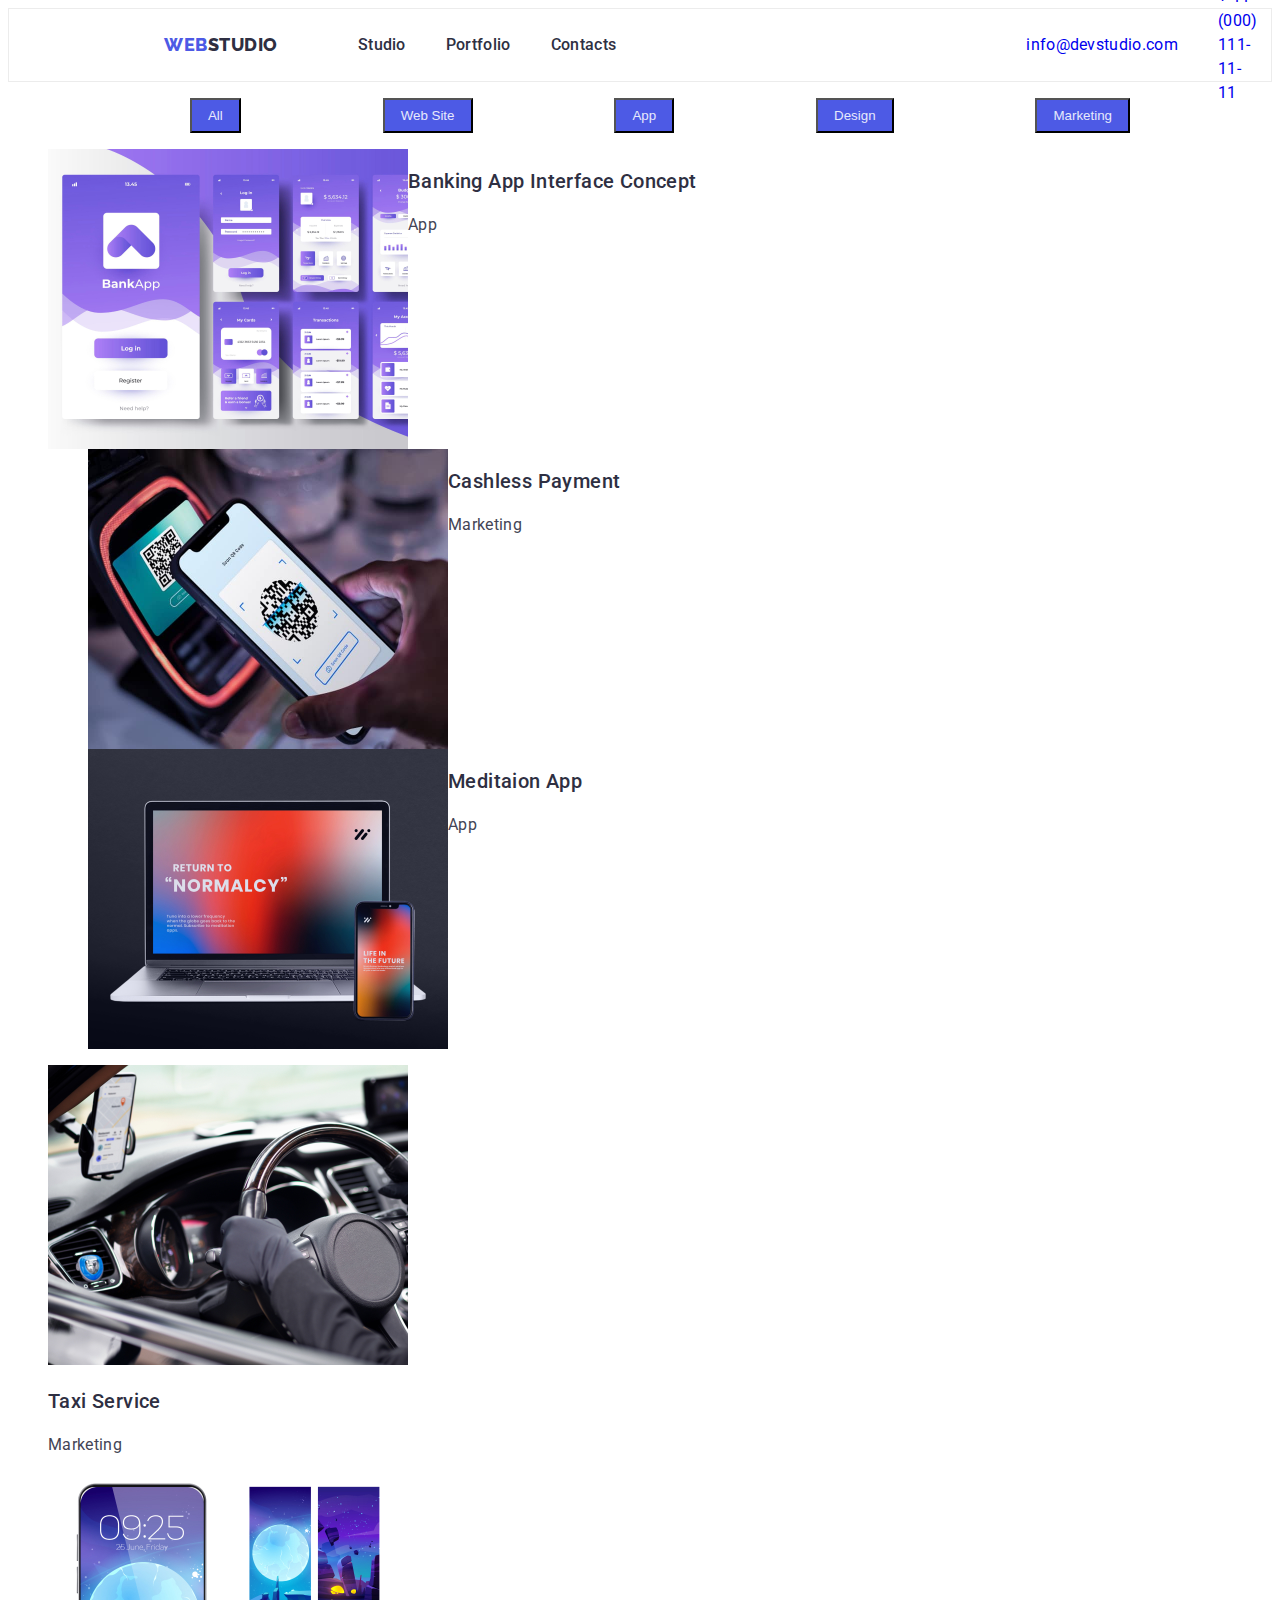
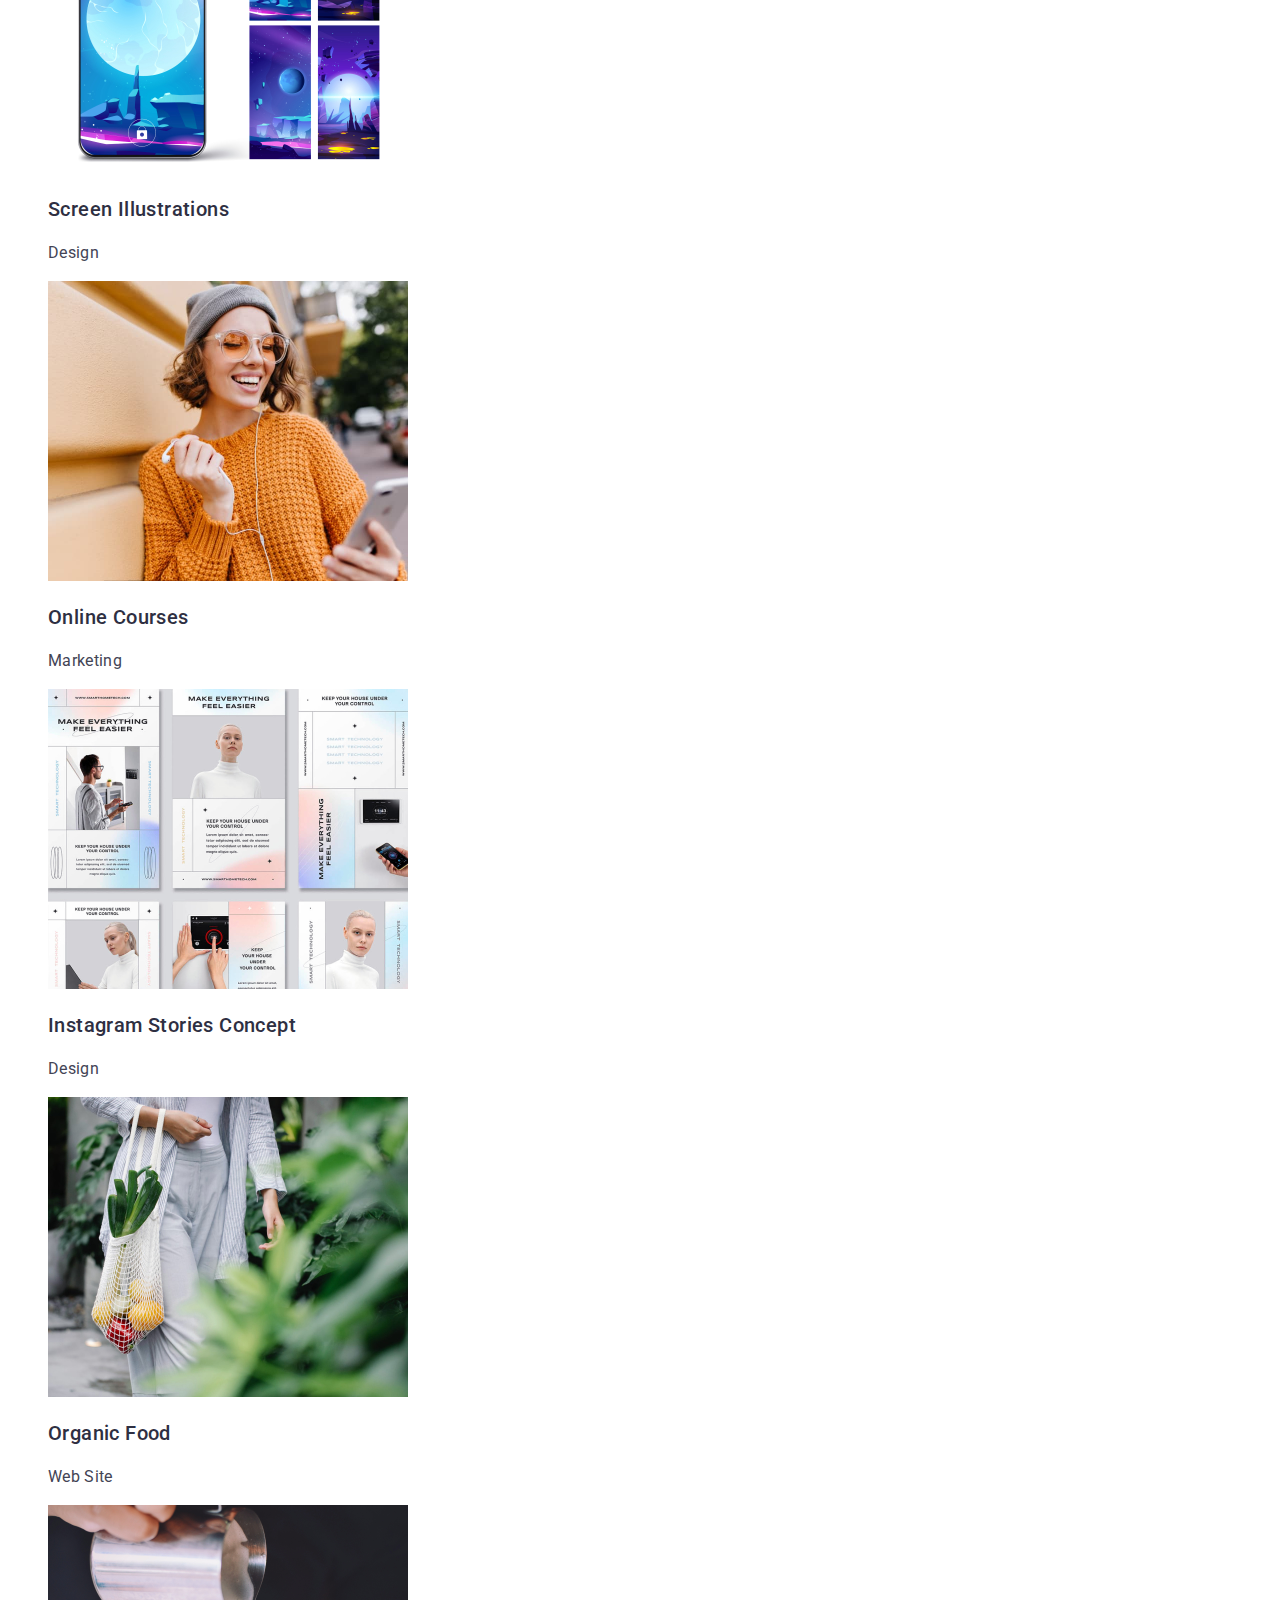
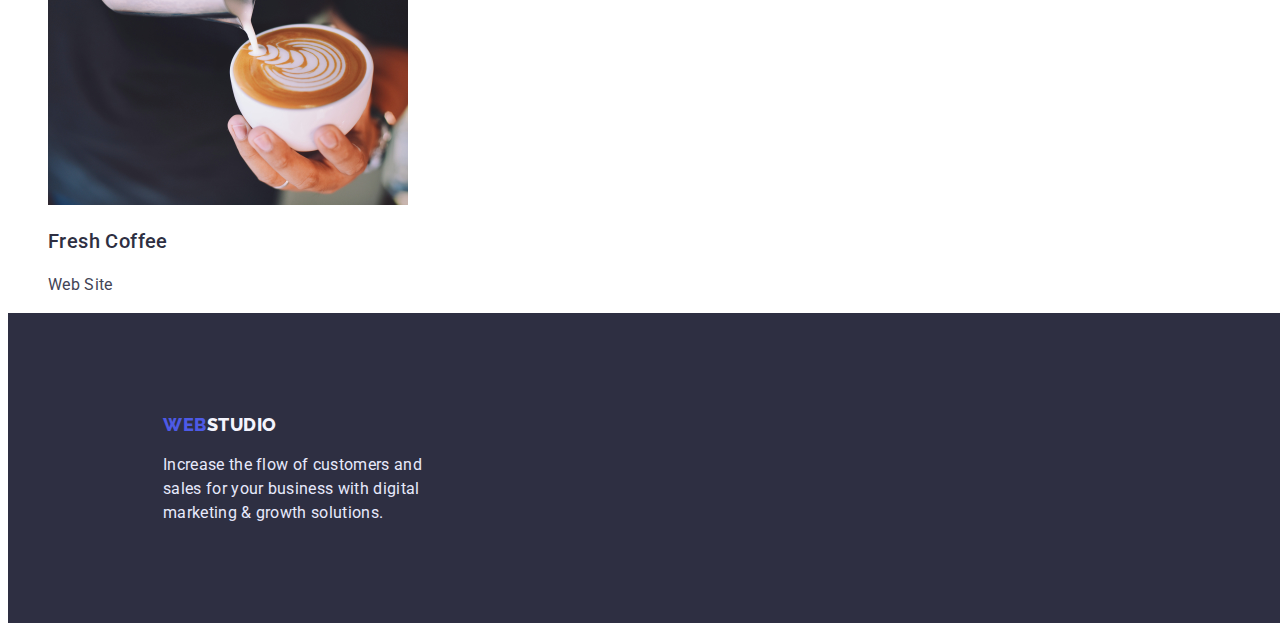
==== portfolio.html @ b9521d60 "Update portfolio.html" ====
<!DOCTYPE html>
<html lang="en">
<head>
    <meta charset="UTF-8">
    <meta http-equiv="X-UA-Compatible" content="IE=edge">
    <meta name="viewport" content="width=device-width, initial-scale=1.0">
    <link rel="stylesheet" href="./css/styles.css">
<link rel="preconnect" href="https://fonts.googleapis.com">
<link rel="preconnect" href="https://fonts.gstatic.com" crossorigin>
<link href="https://fonts.googleapis.com/css2?family=Raleway:wght@800&family=Roboto:wght@400;500;700&display=swap"
    rel="stylesheet">
    <title>Portfolio</title>
</head>
<body>
    <header class="header">
        <div class="container">
            <nav class="nav_style" style="list-style:none;">
                <a class="webstudio" href="index.html"><span class="web">WEB</span>STUDIO</a>
        </div>
        <ul class="nav_link">
            <li class="list"><a class="nav" href="index.html">Studio</a></li>
            <li class="list"><a class="nav" href="portfolio.html">Portfolio</a></li>
            <li class="list"><a class="nav" href="">Contacts</a></li>
        </ul>
        </nav>
        <ul class="cont">
            <li class="listcont"><a href="mailto:info@devstudio.com">info@devstudio.com</a></li>
            <li class="listcont"><a href="tel:+110001111111">+ 11 (000) 111-11-11</a></li>
        </ul>
        </div>
    </header>
    <main>
        <section>
            <h2 hidden>navigation</h2>
            <ul class="nav_buttons" style="list-style: none;">
                <li><button class="nav_port" type="button">All</button></li>
                <li><button class="nav_port" type="button">Web Site</button></li>
                <li><button class="nav_port" type="button">App</button></li>
                <li><button class="nav_port" type="button">Design</button></li>
                <li><button class="nav_port" type="button">Marketing</button></li>
            </ul>
        </section>
        <section>
    <ul>
    <li class="listport"><img src="images/image(7).jpg" alt="" width="360" height="300">
        <div>
            <h3 class="name_proj">Banking App Interface Concept</h3>
            <p class="type_proj">App</p>
        </div>
    </li>
    <li class="list"><img src="images/image(8).jpg" alt="" width="360" height="300">
        <div>
            <h3 class="name_proj">Cashless Payment</h3>
            <p class="type_proj">Marketing</p>
        </div>
    </li>
    <li class="list"><img src="images/image(9).jpg" alt="" width="360" height="300">
        <div>
            <h3 class="name_proj">Meditaion App</h3>
            <p class="type_proj">App</p>
        </div>
            </li>
    </ul>
        </section>
            <section>
                <ul style="list-style: none;">
                    <li><img src="images/image(10).jpg" alt="" width="360" height="300">
                        <div>
                            <h3 class="name_proj">Taxi Service</h3>
                            <p class="type_proj">Marketing</p>
                        </div>
                    </li>
                    <li><img src="images/image(11).jpg" alt="" width="360" height="300">
                        <div>
                            <h3 class="name_proj">Screen Illustrations</h3>
                            <p class="type_proj">Design</p>
                        </div>
                    </li>
                    <li><img src="images/image(12).jpg" alt="" width="360" height="300">
                        <div>
                            <h3 class="name_proj">Online Courses</h3>
                            <p class="type_proj">Marketing</p>
                        </div>
                    </li>
                 </ul>
            </section>
             <section>
                 <ul style="list-style: none;">
                    <li><img src="images/image(13).jpg" alt="" width="360" height="300">
                        <div>
                            <h3 class="name_proj">Instagram Stories Concept</h3>
                            <p class="type_proj">Design</p>
                        </div>
                     </li>
                     <li><img src="images/image(14).jpg" alt="" width="360" height="300">
                        <div>
                            <h3 class="name_proj">Organic Food</h3>
                            <p class="type_proj">Web Site</p>
                        </div>
                    </li>
                    <li><img src="images/image(15).jpg" alt="" width="360" height="300">
                        <div>
                            <h3 class="name_proj">Fresh Coffee</h3>
                            <p class="type_proj">Web Site</p>
                        </div>
                    </li>
                    </ul>
            </section>
        </main>
        <footer class="footer_color">
            <ul class="footer_ul" style="list-style:none;">
                <li>
                    <a class="webstudio_footer" href="index.html"><span class="web">WEB</span>STUDIO</a>
                </li>
                <li>
                    <p class="footer_text">Increase the flow of customers and sales for your business with digital marketing &
                        growth solutions.</p>
                </li>
            </ul>
        </footer>
    </body>   
    </html>
---- css/styles.css ----
.body {
    font-family: 'Roboto', sans-serif;
    width: 1158px;
}

a {
    text-decoration: none;
}

.container {
    display: flex;
    margin: 0 auto;
}

.header {
    display: flex;
    height: 72px;
    border: 1px solid #ececec;
}

.webstudio {
    display: flex;
    font-family: 'Raleway';
    font-style: normal;
    font-weight: 800;
    font-size: 18px;
    line-height: 1.33;

    letter-spacing: 0.03em;

    color: #2E2F42;

    padding-top: 24px;
    padding-left: 155px;

}

.webstudio_footer {
    font-family: 'Raleway';
    font-style: normal;
    font-weight: 800;
    font-size: 18px;
    line-height: 1.33;

    letter-spacing: 0.03em;

    color: #F4F4FD;
    display: flex;
    margin: 0 auto;
    padding-top: 100px;
    padding-left: 155px;
}

.footer_ul {
    padding: 0;
}

.web {
    font-family: 'Raleway';
    font-style: normal;
    font-weight: 800;
    font-size: 18px;
    line-height: 1.33;

    letter-spacing: 0.03em;

    color: #4D5AE5;

}

.nav_link {
    display: flex;
    margin: 0 auto;
align-items: center;
padding-right: 330px

}

.nav {
    display: flex;
    font-family: 'Roboto';
    font-style: normal;
    font-weight: 500;
    font-size: 16px;
    line-height: 1.5;

    letter-spacing: 0.02em;

    color: #2E2F42;
    text-decoration: none;
    margin: 0 auto;


}

.nav_port {
    box-sizing: border-box;
    padding: 8px 16px;
    background: #4D5AE5;

    color: #E7E9FC;
    cursor: pointer;

}

.nav:hover {
    color: #4D5AE5;
}

.nav_port:hover {
    background-color: #404BBF;
    color: #F4F4FD;
}

.cont {
    display: flex;
    font-family: 'Roboto';
    font-style: normal;
    line-height: 1.5;
    font-size: 16px;
    letter-spacing: 0.02em;

    color: #434455;
    align-items: center;
    padding-right: 133px;



}

.service_order {
    background-color: #2E2F42;
    padding: 140px;


}

.solut {
    font-family: 'Roboto';
    font-style: normal;
    font-weight: 500;
    font-size: 56px;
    line-height: 1.0;

    letter-spacing: 0.02em;

    color: #FFFFFF;
    text-align: center;
    padding: 120px;
    margin: 0 auto;
    padding-bottom: 48px;
    width: 492px;
    height: 120px;
}

.button_order {
    padding-top: 16px;
    padding-right: 16px;
    padding-bottom: 16px;
    padding-left: 16px;
    border-radius: 4px;
    text-align: center;
    letter-spacing: 0.04em;
    background: #4D5AE5;
    color: #F4F4FD;
    cursor: pointer;
    display: block;
    width: 170px;
    height: 51px;
    margin: 0 auto;

}

.button_order:hover {
    background-color: #404BBF;
    color: #F4F4FD;
}

.char_header {
    display: flex;
    font-family: 'Roboto';
    font-style: normal;
    font-size: 20px;
    font-weight: 500;
    line-height: 1.2;

    letter-spacing: 0.02em;

    color: #2E2F42;
    text-decoration: none;
    margin: 0 auto;
}

.char {
    display: flex;
    font-family: 'Roboto';
    font-style: normal;
    font-size: 16px;
    line-height: 1.5;

    letter-spacing: 0.02em;

    color: #434455;
    margin: 0 auto;
}


.wawd {
    font-family: 'Roboto';
    font-style: normal;
    font-weight: 500;
    font-size: 36px;
    line-height: 1.1;

    letter-spacing: 0.02em;

    color: #2E2F42;
    text-align: center;
    margin: 0 auto;
}

.wad_section {
    display: flex;
    align-items: center;
    padding: 120px 155px 120px 155px;


}

.wawd_img {
    display: flex;
    margin: 0 auto;
    padding: 0;
    padding-bottom: 120px;
    padding-top: 72px;
    align-items: center;
    justify-content: space-evenly;
}


.ot_section {
    background-color: #F4F4FD;

}

.ot {
    font-family: 'Roboto';
    font-style: normal;
    font-size: 36px;
    font-weight: 500;
    line-height: 1.1;

    letter-spacing: 0.02em;

    color: #2E2F42;
    margin: 0 auto;
    display: flex;

    justify-content: center;
    padding-top: 120px;
    padding-bottom: 72px;
}

.teamates {
    padding: 0;
    display: flex;
    justify-content: space-evenly;
    padding-bottom: 120px;
    height: 436px;
}

.teamates_box {
    background-color: #FFFFFF;
}

.teamate_name {
    font-family: 'Roboto';
    font-style: normal;
    font-size: 20px;
    font-weight: 500;
    line-height: 1.2;

    letter-spacing: 0.02em;

    color: #2E2F42;
    display: flex;
    justify-content: center;
}

.teamate_prof {
    font-family: 'Roboto';
    font-style: normal;
    font-size: 16px;
    font-weight: 800;
    line-height: 1.5;
    letter-spacing: 0.02em;

    color: #434455;

    display: flex;
    justify-content: center;

}

.footer_text {
    font-family: 'Roboto';
    font-style: normal;
    font-size: 16px;
    line-height: 1.5;

    letter-spacing: 0.02em;

    color: #E7E9FC;
    display: flex;
    margin-left: 0;
    width: 265px;
    padding-left: 155px;
}

.nav_buttons {
    display: flex;
    justify-content: space-evenly;

}

.nav_port_text {
    font-family: 'Roboto';
    font-style: normal;
    font-size: 16px;
    font-weight: 500;
    line-height: 1.5;

    letter-spacing: 0.04em;

    color: #4D5AE5;

}

.name_proj {
    font-family: 'Roboto';
    font-style: normal;
    font-size: 20px;
    font-weight: 500;
    line-height: 1.2;

    letter-spacing: 0.02em;

    color: #2E2F42;

}

.type_proj {
    font-family: 'Roboto';
    font-style: normal;
    font-size: 16px;
    line-height: 1.5;

    letter-spacing: 0.02em;

    color: #434455;
}

.customers {
    font-family: 'Roboto';
    font-style: normal;
}

.footer_color {
    background-color: #2E2F42;
    width: 1440px;
    height: 310px;
}

.list {
    display: flex;
    list-style: none;

    margin-left: 40px;
}

.listcont {
    display: flex;
    list-style: none;
    margin-left: 40px;
}

.listport {
    display: flex;
    list-style: none;
}

.listchar {
    display: table;
    list-style: none;
    padding-right: 24px;
    width: 264px;
    height: 72px;
    padding-top: 120px;
    padding-bottom: 120px;

}

.char_ul {
    display: flex;
    margin: 0 auto;
    flex-direction: row;
    padding-left: 155px;
}

.socialnetwork {
    display: flex;
    flex-direction: row;
    justify-content: space-evenly;
    width: 25px;

}
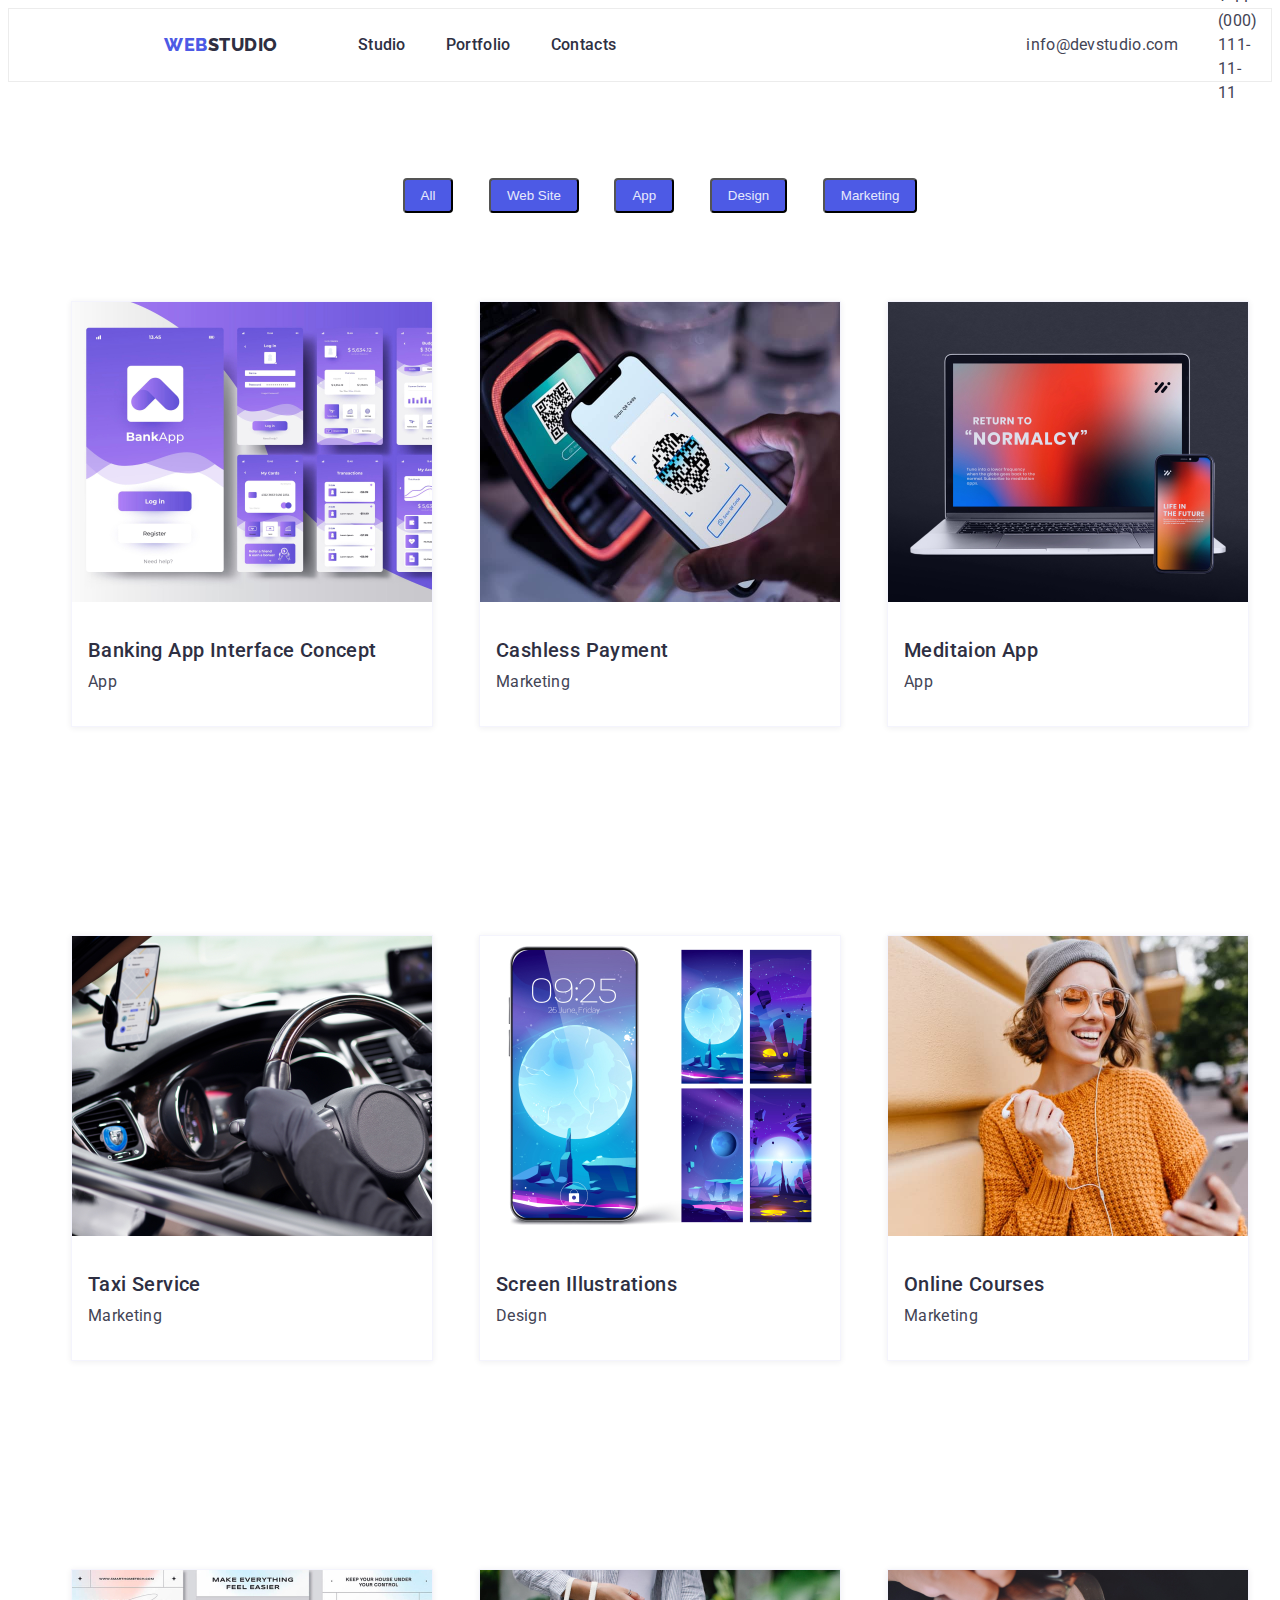
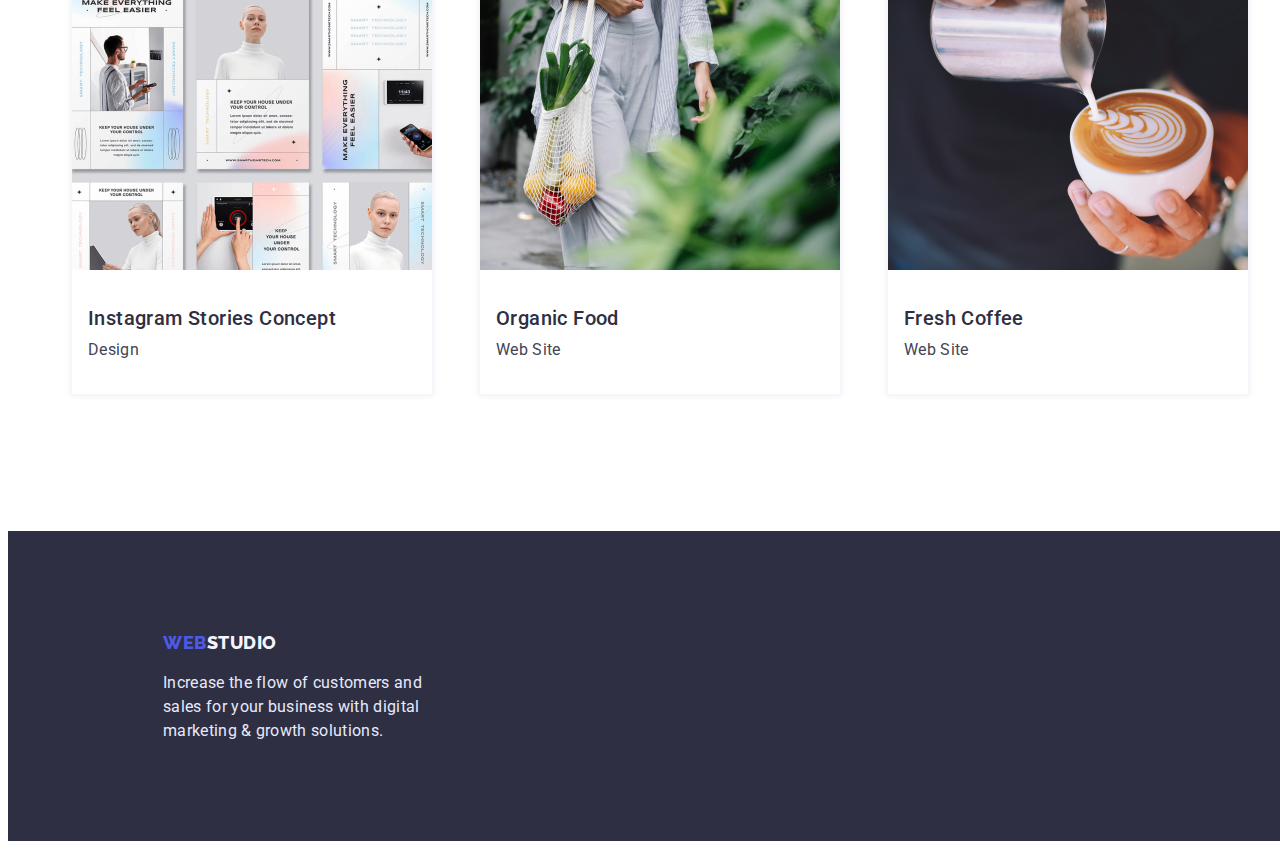
==== commit b576b19e: "Update portfolio.html" ====
--- a/portfolio.html
+++ b/portfolio.html
@@ -23,9 +23,9 @@
             <li class="list"><a class="nav" href="">Contacts</a></li>
         </ul>
         </nav>
-        <ul class="cont">
-            <li class="listcont"><a href="mailto:info@devstudio.com">info@devstudio.com</a></li>
-            <li class="listcont"><a href="tel:+110001111111">+ 11 (000) 111-11-11</a></li>
+        <ul class="cont_ul">
+            <li class="listcont"><a class="cont" href="mailto:info@devstudio.com">info@devstudio.com</a></li>
+            <li class="listcont"><a class="cont" href="tel:+110001111111">+ 11 (000) 111-11-11</a></li>
         </ul>
         </div>
     </header>
@@ -41,71 +41,67 @@
             </ul>
         </section>
         <section>
-    <ul>
-    <li class="listport"><img src="images/image(7).jpg" alt="" width="360" height="300">
+    <ul class="proj_ul" style="list-style:none ;">
+    <li class="listproj"><img src="images/image(7).jpg" alt="" width="360" height="300">
         <div>
             <h3 class="name_proj">Banking App Interface Concept</h3>
             <p class="type_proj">App</p>
         </div>
     </li>
-    <li class="list"><img src="images/image(8).jpg" alt="" width="360" height="300">
+    <li class="listproj"><img src="images/image(8).jpg" alt="" width="360" height="300">
         <div>
             <h3 class="name_proj">Cashless Payment</h3>
             <p class="type_proj">Marketing</p>
         </div>
     </li>
-    <li class="list"><img src="images/image(9).jpg" alt="" width="360" height="300">
+    <li class="listproj"><img src="images/image(9).jpg" alt="" width="360" height="300">
         <div>
             <h3 class="name_proj">Meditaion App</h3>
             <p class="type_proj">App</p>
         </div>
             </li>
-    </ul>
-        </section>
-            <section>
-                <ul style="list-style: none;">
-                    <li><img src="images/image(10).jpg" alt="" width="360" height="300">
-                        <div>
-                            <h3 class="name_proj">Taxi Service</h3>
-                            <p class="type_proj">Marketing</p>
-                        </div>
-                    </li>
-                    <li><img src="images/image(11).jpg" alt="" width="360" height="300">
-                        <div>
-                            <h3 class="name_proj">Screen Illustrations</h3>
-                            <p class="type_proj">Design</p>
-                        </div>
-                    </li>
-                    <li><img src="images/image(12).jpg" alt="" width="360" height="300">
-                        <div>
-                            <h3 class="name_proj">Online Courses</h3>
-                            <p class="type_proj">Marketing</p>
-                        </div>
-                    </li>
-                 </ul>
-            </section>
-             <section>
-                 <ul style="list-style: none;">
-                    <li><img src="images/image(13).jpg" alt="" width="360" height="300">
-                        <div>
-                            <h3 class="name_proj">Instagram Stories Concept</h3>
-                            <p class="type_proj">Design</p>
-                        </div>
-                     </li>
-                     <li><img src="images/image(14).jpg" alt="" width="360" height="300">
-                        <div>
-                            <h3 class="name_proj">Organic Food</h3>
-                            <p class="type_proj">Web Site</p>
-                        </div>
-                    </li>
-                    <li><img src="images/image(15).jpg" alt="" width="360" height="300">
-                        <div>
-                            <h3 class="name_proj">Fresh Coffee</h3>
-                            <p class="type_proj">Web Site</p>
-                        </div>
-                    </li>
-                    </ul>
-            </section>
+            </ul>
+            <ul class="proj_ul" style="list-style:none ;">
+            <li class="listproj"><img src="images/image(10).jpg" alt="" width="360" height="300">
+                <div>
+                    <h3 class="name_proj">Taxi Service</h3>
+                    <p class="type_proj">Marketing</p>
+                </div>
+            </li>
+            <li class="listproj"><img src="images/image(11).jpg" alt="" width="360" height="300">
+                <div>
+                    <h3 class="name_proj">Screen Illustrations</h3>
+                    <p class="type_proj">Design</p>
+                </div>
+            </li>
+            <li class="listproj"><img src="images/image(12).jpg" alt="" width="360" height="300">
+                <div>
+                    <h3 class="name_proj">Online Courses</h3>
+                    <p class="type_proj">Marketing</p>
+                </div>
+            </li>
+            </ul>
+            <ul class="proj_ul" style="list-style:none ;">
+            <li class="listproj"><img src="images/image(13).jpg" alt="" width="360" height="300">
+                <div>
+                    <h3 class="name_proj">Instagram Stories Concept</h3>
+                    <p class="type_proj">Design</p>
+                </div>
+                </li>
+                <li class="listproj"><img src="images/image(14).jpg" alt="" width="360" height="300">
+                <div>
+                    <h3 class="name_proj">Organic Food</h3>
+                    <p class="type_proj">Web Site</p>
+                </div>
+            </li>
+            <li class="listproj"><img src="images/image(15).jpg" alt="" width="360" height="300">
+                <div>
+                    <h3 class="name_proj">Fresh Coffee</h3>
+                    <p class="type_proj">Web Site</p>
+                </div>
+            </li>
+            </ul>
+    </section>
         </main>
         <footer class="footer_color">
             <ul class="footer_ul" style="list-style:none;">
--- a/css/styles.css
+++ b/css/styles.css
@@ -100,6 +100,8 @@
 
     color: #E7E9FC;
     cursor: pointer;
+    order: 1px solid #E7E9FC;
+    border-radius: 4px;
 
 }
 
@@ -121,11 +123,16 @@
     letter-spacing: 0.02em;
 
     color: #434455;
+}
+
+.cont_ul {
+    display: flex;
     align-items: center;
     padding-right: 133px;
-
-
-
+}
+
+.cont:hover {
+    color: #4D5AE5;
 }
 
 .service_order {
@@ -320,6 +327,9 @@
 .nav_buttons {
     display: flex;
     justify-content: space-evenly;
+    padding-top: 96px;
+    margin: 0 auto;
+    width: 586px;
 
 }
 
@@ -337,6 +347,8 @@
 }
 
 .name_proj {
+    display: flex;
+    margin: 0 auto;
     font-family: 'Roboto';
     font-style: normal;
     font-size: 20px;
@@ -347,9 +359,14 @@
 
     color: #2E2F42;
 
+    padding-top: 32px;
+    padding-left: 16px;
+    padding-bottom: 8px;
 }
 
 .type_proj {
+    display: flex;
+    margin: 0 auto;
     font-family: 'Roboto';
     font-style: normal;
     font-size: 16px;
@@ -358,6 +375,9 @@
     letter-spacing: 0.02em;
 
     color: #434455;
+
+    padding-left: 16px;
+    padding-bottom: 32px;
 }
 
 .customers {
@@ -413,4 +433,21 @@
     justify-content: space-evenly;
     width: 25px;
 
-}+}
+
+.listproj {
+    display: table;
+    list-style: none;
+    border: 0.5px solid #F4F4FD;
+    box-shadow: 0px 1px 6px rgba(46, 47, 66, 0.08);
+}
+
+.proj_ul {
+    display: flex;
+    justify-content: space-around;
+    flex-direction: row;
+    padding-bottom: 120px;
+    padding-top: 72px;
+    
+}
+
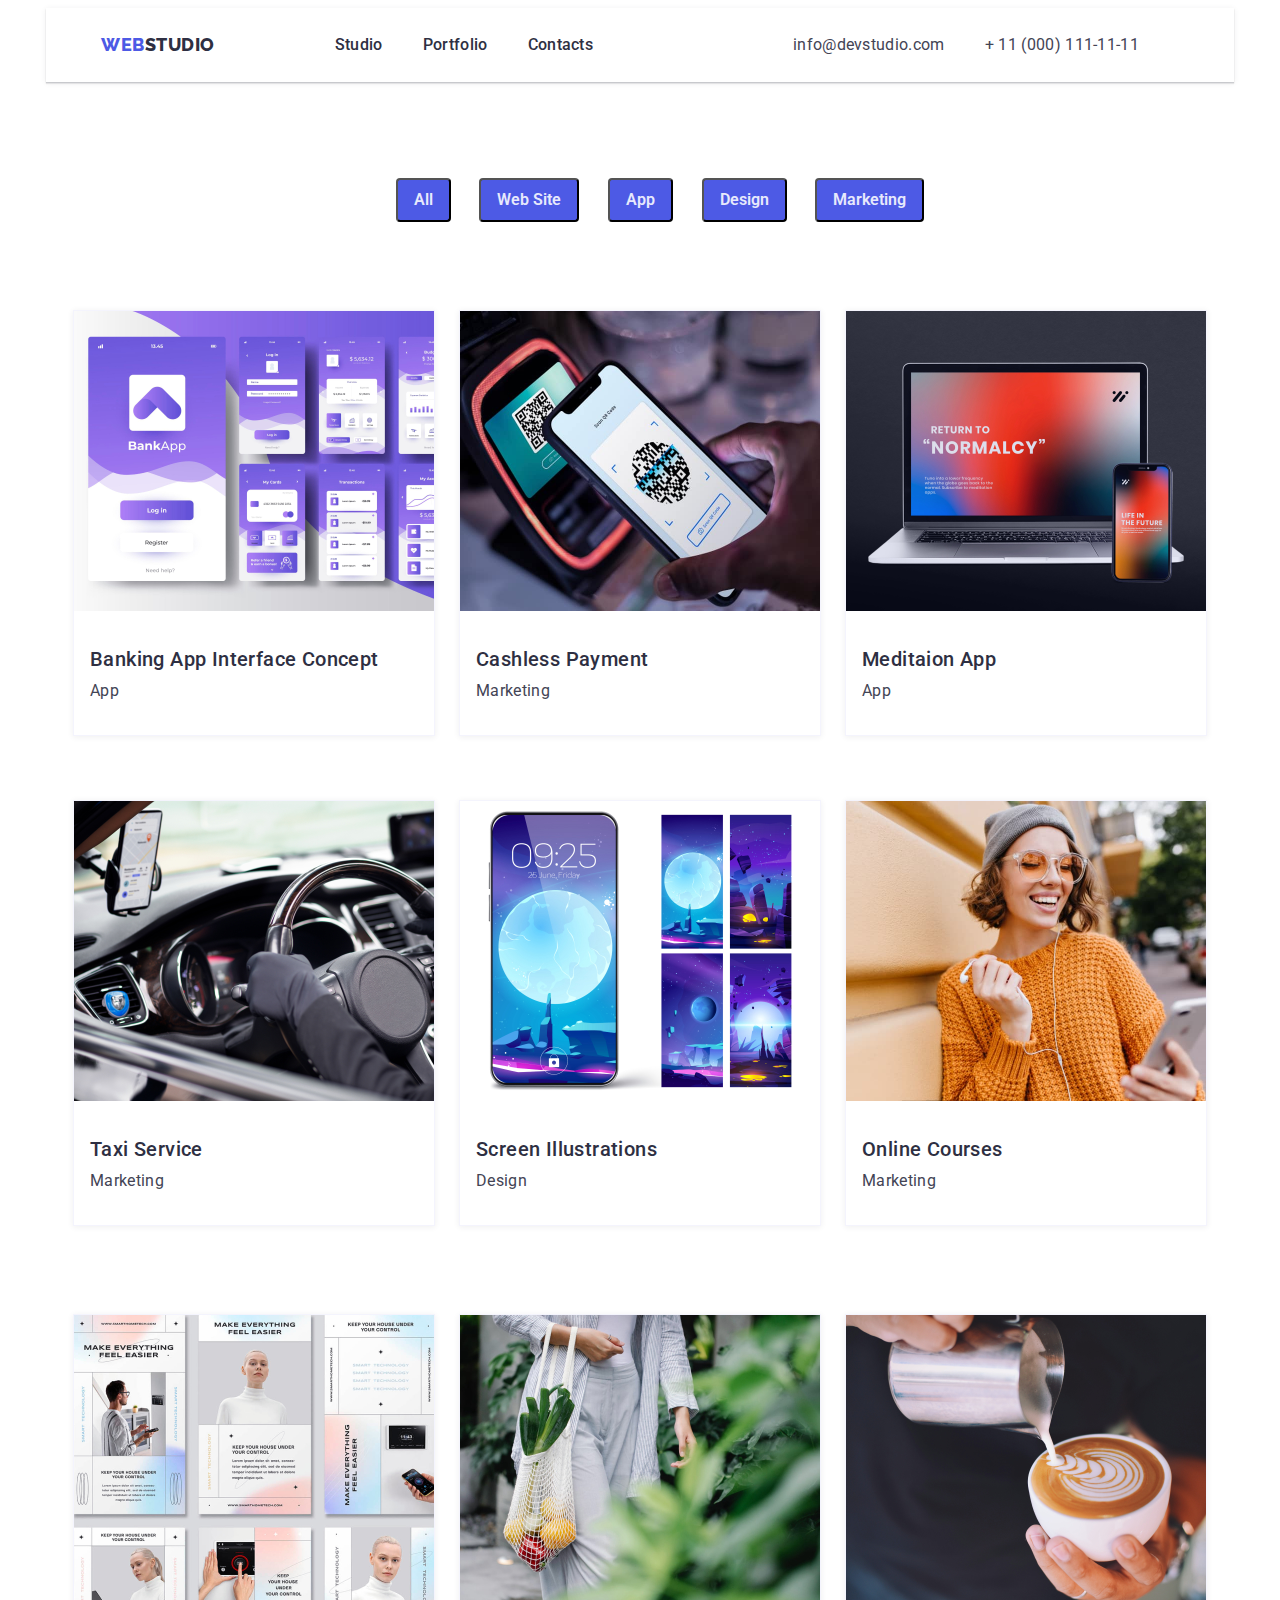
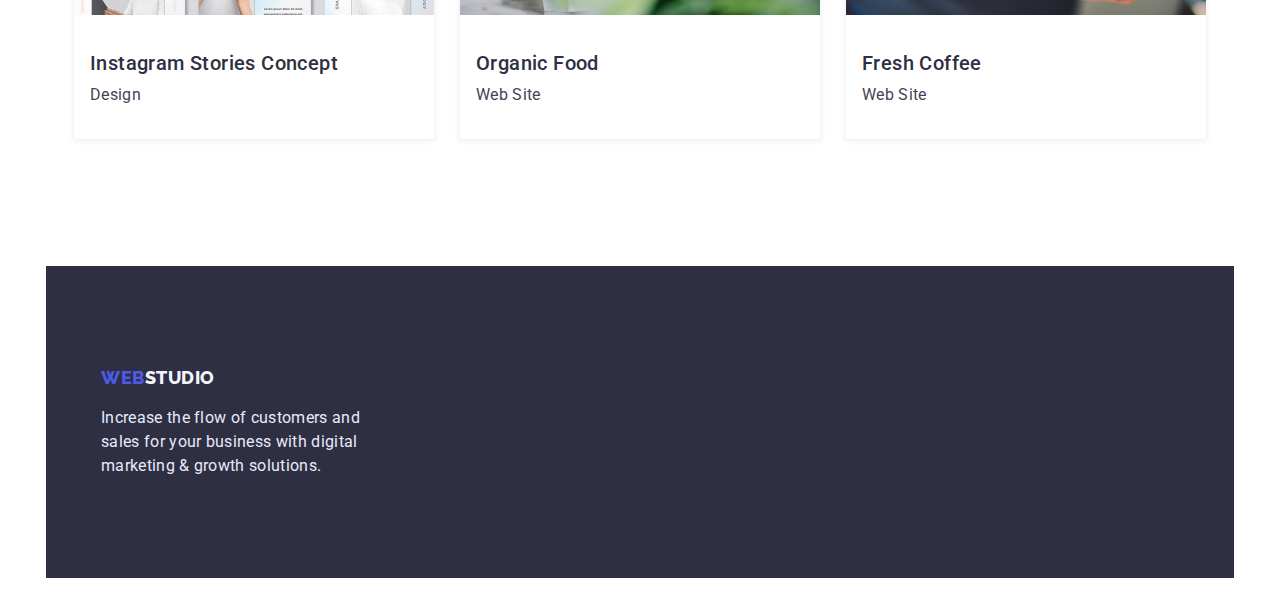
==== commit 769b632a: "Update portfolio.html" ====
--- a/portfolio.html
+++ b/portfolio.html
@@ -12,8 +12,8 @@
     <title>Portfolio</title>
 </head>
 <body>
-    <header class="header">
-        <div class="container">
+    <header class="container" class="header">
+        <div>
             <nav class="nav_style" style="list-style:none;">
                 <a class="webstudio" href="index.html"><span class="web">WEB</span>STUDIO</a>
         </div>
@@ -27,10 +27,9 @@
             <li class="listcont"><a class="cont" href="mailto:info@devstudio.com">info@devstudio.com</a></li>
             <li class="listcont"><a class="cont" href="tel:+110001111111">+ 11 (000) 111-11-11</a></li>
         </ul>
-        </div>
     </header>
     <main>
-        <section>
+        <section class="container">
             <h2 hidden>navigation</h2>
             <ul class="nav_buttons" style="list-style: none;">
                 <li><button class="nav_port" type="button">All</button></li>
@@ -40,7 +39,7 @@
                 <li><button class="nav_port" type="button">Marketing</button></li>
             </ul>
         </section>
-        <section>
+        <section class="container">
     <ul class="proj_ul" style="list-style:none ;">
     <li class="listproj"><img src="images/image(7).jpg" alt="" width="360" height="300">
         <div>
@@ -81,7 +80,7 @@
                 </div>
             </li>
             </ul>
-            <ul class="proj_ul" style="list-style:none ;">
+            <ul class="proj_ul_three" class="proj_ul" style="list-style:none ;">
             <li class="listproj"><img src="images/image(13).jpg" alt="" width="360" height="300">
                 <div>
                     <h3 class="name_proj">Instagram Stories Concept</h3>
@@ -103,7 +102,7 @@
             </ul>
     </section>
         </main>
-        <footer class="footer_color">
+        <footer class="container" class="footer_color">
             <ul class="footer_ul" style="list-style:none;">
                 <li>
                     <a class="webstudio_footer" href="index.html"><span class="web">WEB</span>STUDIO</a>
--- a/css/styles.css
+++ b/css/styles.css
@@ -8,13 +8,26 @@
 }
 
 .container {
-    display: flex;
-    margin: 0 auto;
-}
+    width: 1158px;
+    padding-left: 15px;
+    padding-right: 15px;
+    margin-left: auto;
+    margin-right: auto;
+    display: block;
+
+}
+
+header.container {
+    display: flex;
+    padding-top: 25px;
+    padding-bottom: 25px;
+    background: #FFFFFF;
+    box-shadow: 0px 2px 1px rgba(46, 47, 66, 0.08), 0px 1px 1px rgba(46, 47, 66, 0.16), 0px 1px 6px rgba(46, 47, 66, 0.08);
+}
+
 
 .header {
     display: flex;
-    height: 72px;
     border: 1px solid #ececec;
 }
 
@@ -30,8 +43,8 @@
 
     color: #2E2F42;
 
-    padding-top: 24px;
-    padding-left: 155px;
+    margin: 0 auto;
+    padding-left: 40px;
 
 }
 
@@ -47,12 +60,8 @@
     color: #F4F4FD;
     display: flex;
     margin: 0 auto;
+
     padding-top: 100px;
-    padding-left: 155px;
-}
-
-.footer_ul {
-    padding: 0;
 }
 
 .web {
@@ -71,8 +80,7 @@
 .nav_link {
     display: flex;
     margin: 0 auto;
-align-items: center;
-padding-right: 330px
+    padding: 0;
 
 }
 
@@ -89,11 +97,14 @@
     color: #2E2F42;
     text-decoration: none;
     margin: 0 auto;
-
-
 }
 
 .nav_port {
+    font-family: 'Roboto';
+    font-style: normal;
+    font-weight: 600;
+    font-size: 16px;
+    line-height: 1.5;
     box-sizing: border-box;
     padding: 8px 16px;
     background: #4D5AE5;
@@ -123,12 +134,14 @@
     letter-spacing: 0.02em;
 
     color: #434455;
+
 }
 
 .cont_ul {
     display: flex;
+    margin: 0 auto;
+    padding: 0;
     align-items: center;
-    padding-right: 133px;
 }
 
 .cont:hover {
@@ -137,9 +150,13 @@
 
 .service_order {
     background-color: #2E2F42;
-    padding: 140px;
-
-
+    padding: 192px;
+    width: 1158px;
+    padding-left: 15px;
+    padding-right: 15px;
+    margin-left: auto;
+    margin-right: auto;
+    display: block;
 }
 
 .solut {
@@ -160,11 +177,18 @@
     height: 120px;
 }
 
+
+
+
+footer.container {
+    background-color: #2E2F42;
+}
+
 .button_order {
     padding-top: 16px;
-    padding-right: 16px;
+    padding-right: 32px;
     padding-bottom: 16px;
-    padding-left: 16px;
+    padding-left: 32px;
     border-radius: 4px;
     text-align: center;
     letter-spacing: 0.04em;
@@ -172,8 +196,6 @@
     color: #F4F4FD;
     cursor: pointer;
     display: block;
-    width: 170px;
-    height: 51px;
     margin: 0 auto;
 
 }
@@ -196,6 +218,7 @@
     color: #2E2F42;
     text-decoration: none;
     margin: 0 auto;
+    padding-bottom: 8px;
 }
 
 .char {
@@ -209,6 +232,7 @@
 
     color: #434455;
     margin: 0 auto;
+    padding-bottom: 8px;
 }
 
 
@@ -224,6 +248,7 @@
     color: #2E2F42;
     text-align: center;
     margin: 0 auto;
+    padding-top: 120px;
 }
 
 .wad_section {
@@ -247,7 +272,12 @@
 
 .ot_section {
     background-color: #F4F4FD;
-
+    width: 1158px;
+    padding-left: 15px;
+    padding-right: 15px;
+    margin-left: auto;
+    margin-right: auto;
+    display: block;
 }
 
 .ot {
@@ -273,11 +303,17 @@
     display: flex;
     justify-content: space-evenly;
     padding-bottom: 120px;
-    height: 436px;
 }
 
 .teamates_box {
     background-color: #FFFFFF;
+    box-shadow: 0px 1px 6px rgba(46, 47, 66, 0.08), 0px 1px 1px rgba(46, 47, 66, 0.16), 0px 2px 1px rgba(46, 47, 66, 0.08);
+    border-radius: 0px 0px 4px 4px;
+}
+
+.teametes_div {
+    padding: 32px 16px 32px 16px;
+
 }
 
 .teamate_name {
@@ -291,6 +327,8 @@
 
     color: #2E2F42;
     display: flex;
+    margin: 0 auto;
+    padding-bottom: 8px;
     justify-content: center;
 }
 
@@ -298,13 +336,14 @@
     font-family: 'Roboto';
     font-style: normal;
     font-size: 16px;
-    font-weight: 800;
+    font-weight: 400;
     line-height: 1.5;
     letter-spacing: 0.02em;
 
     color: #434455;
 
     display: flex;
+    margin: 0 auto;
     justify-content: center;
 
 }
@@ -320,8 +359,8 @@
     color: #E7E9FC;
     display: flex;
     margin-left: 0;
-    width: 265px;
-    padding-left: 155px;
+    padding-right: 850px;
+    padding-bottom: 100px;
 }
 
 .nav_buttons {
@@ -330,6 +369,7 @@
     padding-top: 96px;
     margin: 0 auto;
     width: 586px;
+    padding-bottom: 24px;
 
 }
 
@@ -402,7 +442,9 @@
     display: flex;
     list-style: none;
     margin-left: 40px;
-}
+
+}
+
 
 .listport {
     display: flex;
@@ -412,19 +454,15 @@
 .listchar {
     display: table;
     list-style: none;
-    padding-right: 24px;
-    width: 264px;
-    height: 72px;
+}
+
+.char_ul {
+    display: flex;
+    margin: 0 auto;
+    padding-left: 0;
     padding-top: 120px;
-    padding-bottom: 120px;
-
-}
-
-.char_ul {
-    display: flex;
-    margin: 0 auto;
-    flex-direction: row;
-    padding-left: 155px;
+    align-items: center;
+
 }
 
 .socialnetwork {
@@ -446,8 +484,21 @@
     display: flex;
     justify-content: space-around;
     flex-direction: row;
-    padding-bottom: 120px;
+    padding-left: 0;
+    padding-top: 48px;
+}
+
+.proj_ul_three{
+    display: flex;
+    display: flex;
+    justify-content: space-around;
+    flex-direction: row;
+    padding-left: 0;
     padding-top: 72px;
-    
-}
-
+    padding-bottom: 110px;
+}
+
+.footer_ul {
+    background-color: #2E2F42;
+}
+
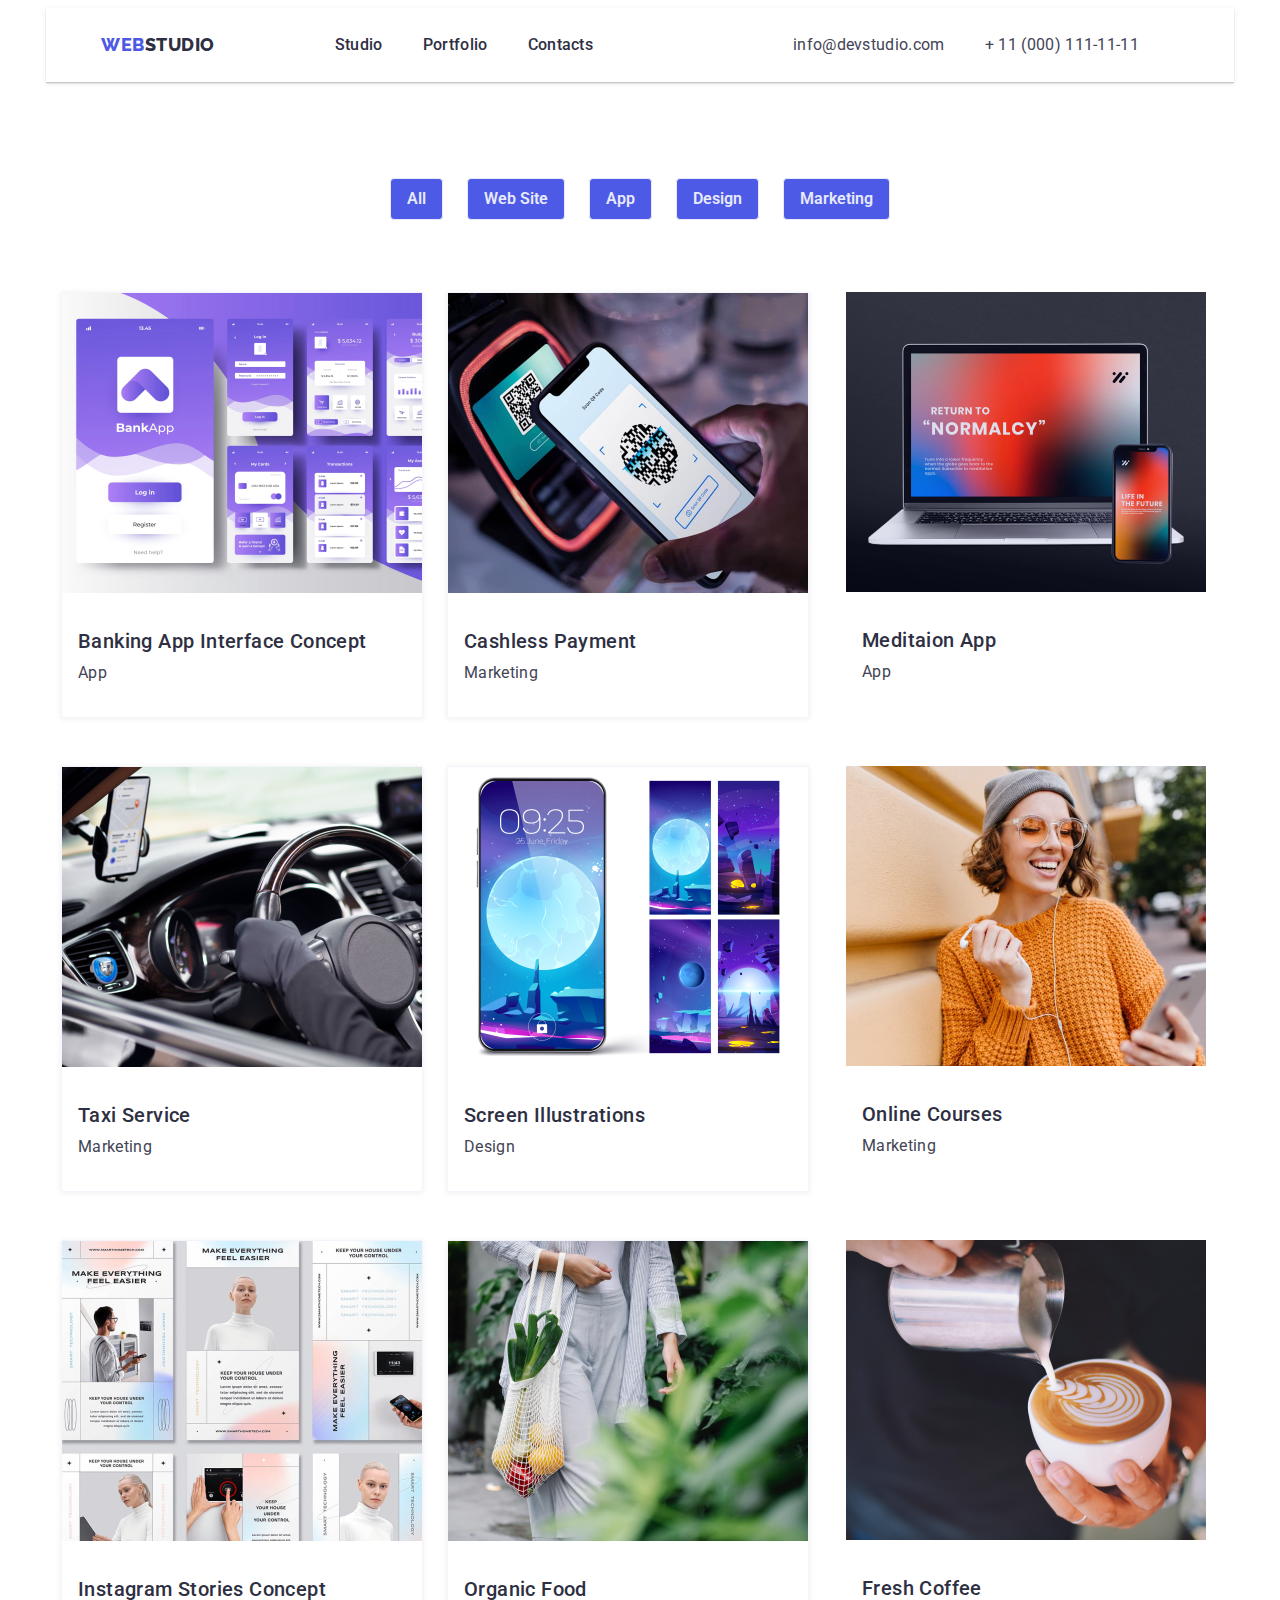
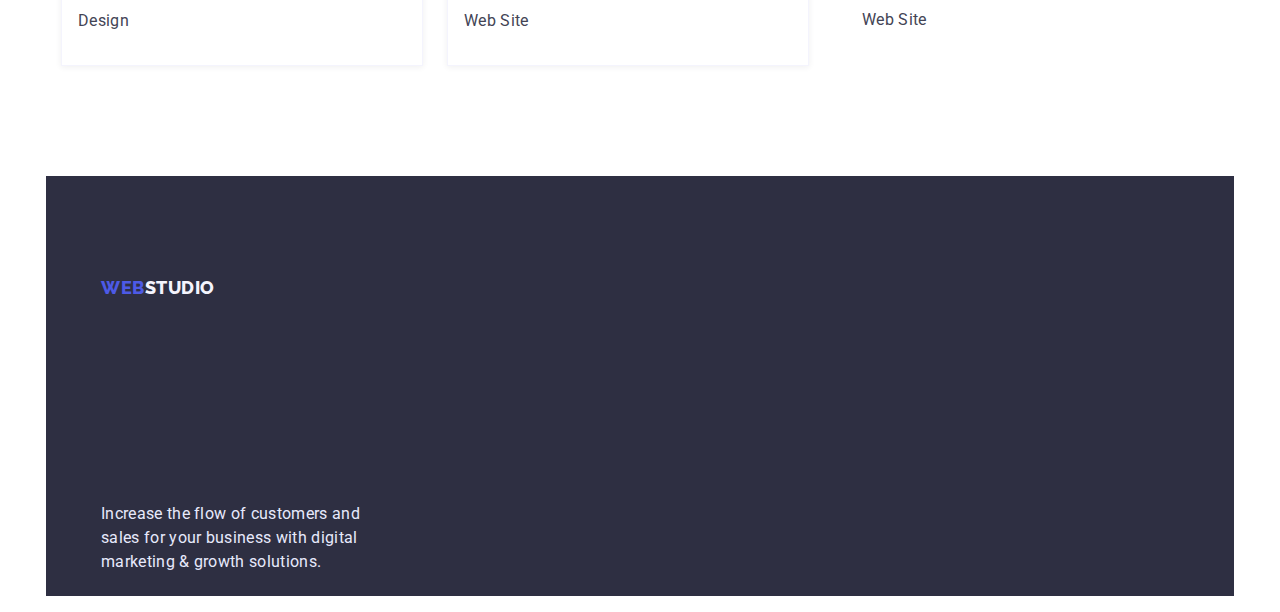
==== commit d462c952: "Update portfolio.html" ====
--- a/portfolio.html
+++ b/portfolio.html
@@ -32,11 +32,11 @@
         <section class="container">
             <h2 hidden>navigation</h2>
             <ul class="nav_buttons" style="list-style: none;">
-                <li><button class="nav_port" type="button">All</button></li>
-                <li><button class="nav_port" type="button">Web Site</button></li>
-                <li><button class="nav_port" type="button">App</button></li>
-                <li><button class="nav_port" type="button">Design</button></li>
-                <li><button class="nav_port" type="button">Marketing</button></li>
+                <li class="li_but"><button class="nav_port" type="button">All</button></li>
+                <li class="li_but"><button class="nav_port" type="button">Web Site</button></li>
+                <li class="li_but"><button class="nav_port" type="button">App</button></li>
+                <li class="li_but"><button class="nav_port" type="button">Design</button></li>
+                <li class="li_but"><button class="nav_port" type="button">Marketing</button></li>
             </ul>
         </section>
         <section class="container">
@@ -53,14 +53,12 @@
             <p class="type_proj">Marketing</p>
         </div>
     </li>
-    <li class="listproj"><img src="images/image(9).jpg" alt="" width="360" height="300">
+    <li class="listproj_"><img src="images/image(9).jpg" alt="" width="360" height="300">
         <div>
             <h3 class="name_proj">Meditaion App</h3>
             <p class="type_proj">App</p>
         </div>
             </li>
-            </ul>
-            <ul class="proj_ul" style="list-style:none ;">
             <li class="listproj"><img src="images/image(10).jpg" alt="" width="360" height="300">
                 <div>
                     <h3 class="name_proj">Taxi Service</h3>
@@ -73,14 +71,12 @@
                     <p class="type_proj">Design</p>
                 </div>
             </li>
-            <li class="listproj"><img src="images/image(12).jpg" alt="" width="360" height="300">
+            <li class="listproj_"><img src="images/image(12).jpg" alt="" width="360" height="300">
                 <div>
                     <h3 class="name_proj">Online Courses</h3>
                     <p class="type_proj">Marketing</p>
                 </div>
             </li>
-            </ul>
-            <ul class="proj_ul_three" class="proj_ul" style="list-style:none ;">
             <li class="listproj"><img src="images/image(13).jpg" alt="" width="360" height="300">
                 <div>
                     <h3 class="name_proj">Instagram Stories Concept</h3>
@@ -93,7 +89,7 @@
                     <p class="type_proj">Web Site</p>
                 </div>
             </li>
-            <li class="listproj"><img src="images/image(15).jpg" alt="" width="360" height="300">
+            <li class="listproj_"><img src="images/image(15).jpg" alt="" width="360" height="300">
                 <div>
                     <h3 class="name_proj">Fresh Coffee</h3>
                     <p class="type_proj">Web Site</p>
@@ -105,11 +101,15 @@
         <footer class="container" class="footer_color">
             <ul class="footer_ul" style="list-style:none;">
                 <li>
+                    <div class="footer_div">
                     <a class="webstudio_footer" href="index.html"><span class="web">WEB</span>STUDIO</a>
+                    </div>
                 </li>
                 <li>
+                    <div class="footer_div">
                     <p class="footer_text">Increase the flow of customers and sales for your business with digital marketing &
                         growth solutions.</p>
+                    </div>
                 </li>
             </ul>
         </footer>
--- a/css/styles.css
+++ b/css/styles.css
@@ -59,9 +59,6 @@
 
     color: #F4F4FD;
     display: flex;
-    margin: 0 auto;
-
-    padding-top: 100px;
 }
 
 .web {
@@ -111,7 +108,7 @@
 
     color: #E7E9FC;
     cursor: pointer;
-    order: 1px solid #E7E9FC;
+    border: 1px solid #E7E9FC;
     border-radius: 4px;
 
 }
@@ -151,7 +148,6 @@
 .service_order {
     background-color: #2E2F42;
     padding: 192px;
-    width: 1158px;
     padding-left: 15px;
     padding-right: 15px;
     margin-left: auto;
@@ -170,7 +166,6 @@
 
     color: #FFFFFF;
     text-align: center;
-    padding: 120px;
     margin: 0 auto;
     padding-bottom: 48px;
     width: 492px;
@@ -218,7 +213,7 @@
     color: #2E2F42;
     text-decoration: none;
     margin: 0 auto;
-    padding-bottom: 8px;
+    margin-bottom: 8px;
 }
 
 .char {
@@ -248,39 +243,37 @@
     color: #2E2F42;
     text-align: center;
     margin: 0 auto;
-    padding-top: 120px;
+    margin-bottom: 72px;
 }
 
 .wad_section {
     display: flex;
     align-items: center;
-    padding: 120px 155px 120px 155px;
-
 
 }
 
 .wawd_img {
     display: flex;
-    margin: 0 auto;
-    padding: 0;
-    padding-bottom: 120px;
-    padding-top: 72px;
-    align-items: center;
-    justify-content: space-evenly;
-}
+    margin-bottom: 120px;
+    padding-left: 0;
+    justify-content: center;
+}
+
 
 
 .ot_section {
-    background-color: #F4F4FD;
+    display: flex;
     width: 1158px;
     padding-left: 15px;
     padding-right: 15px;
     margin-left: auto;
     margin-right: auto;
-    display: block;
+    padding-bottom: 120px;
+    background-color: #F4F4FD;
 }
 
 .ot {
+    display: flex;
     font-family: 'Roboto';
     font-style: normal;
     font-size: 36px;
@@ -295,23 +288,33 @@
 
     justify-content: center;
     padding-top: 120px;
-    padding-bottom: 72px;
-}
+    margin-bottom: 72px;
+}
+
 
 .teamates {
+    display: flex;
     padding: 0;
-    display: flex;
-    justify-content: space-evenly;
-    padding-bottom: 120px;
+}
+
+.teamates_box:last-child {
+    margin-right: 0;
 }
 
 .teamates_box {
+    padding: 0;
+    margin-right: 24px;
     background-color: #FFFFFF;
+    width: 264px;
+    height: 380px;
     box-shadow: 0px 1px 6px rgba(46, 47, 66, 0.08), 0px 1px 1px rgba(46, 47, 66, 0.16), 0px 2px 1px rgba(46, 47, 66, 0.08);
     border-radius: 0px 0px 4px 4px;
 }
 
 .teametes_div {
+    display: table;
+    margin: 0 auto;
+justify-content: center;
     padding: 32px 16px 32px 16px;
 
 }
@@ -328,7 +331,7 @@
     color: #2E2F42;
     display: flex;
     margin: 0 auto;
-    padding-bottom: 8px;
+    margin-bottom: 8px;
     justify-content: center;
 }
 
@@ -359,18 +362,26 @@
     color: #E7E9FC;
     display: flex;
     margin-left: 0;
-    padding-right: 850px;
-    padding-bottom: 100px;
+
 }
 
 .nav_buttons {
     display: flex;
-    justify-content: space-evenly;
+    justify-content: center;
+    margin-left: 427px;
+    padding-left: 0;
     padding-top: 96px;
     margin: 0 auto;
     width: 586px;
-    padding-bottom: 24px;
-
+    margin-bottom: 24px;
+}
+
+.li_but {
+    margin-right: 24px;
+}
+
+.li_but:last-child {
+    margin-right: 0;
 }
 
 .nav_port_text {
@@ -454,6 +465,11 @@
 .listchar {
     display: table;
     list-style: none;
+    margin-right: 24px;
+}
+
+.listchar:last-child {
+    margin: 0;
 }
 
 .char_ul {
@@ -476,29 +492,43 @@
 .listproj {
     display: table;
     list-style: none;
+    margin-top: 48px;
+    margin-right: 24px;
     border: 0.5px solid #F4F4FD;
     box-shadow: 0px 1px 6px rgba(46, 47, 66, 0.08);
 }
 
 .proj_ul {
     display: flex;
-    justify-content: space-around;
-    flex-direction: row;
+    justify-content: center;
     padding-left: 0;
-    padding-top: 48px;
-}
-
-.proj_ul_three{
-    display: flex;
-    display: flex;
-    justify-content: space-around;
-    flex-direction: row;
+    flex-wrap: wrap;
+    margin-bottom: 110px;
+}
+
+.listproj_ {
+    margin: 0 auto;
+    margin-top: 48px;
+}
+
+
+
+
+.pecu {
+    display: flex;
+    margin: 0 auto;
     padding-left: 0;
-    padding-top: 72px;
-    padding-bottom: 110px;
-}
-
-.footer_ul {
-    background-color: #2E2F42;
-}
-
+    padding-top: 120px;
+    padding-bottom: 120px;
+    align-items: center;
+}
+
+.footer_div {
+    width: 264px;
+    height: 110px;
+}
+
+.footer_div:first-child {
+    display: flex;
+    padding-top: 100px;
+}
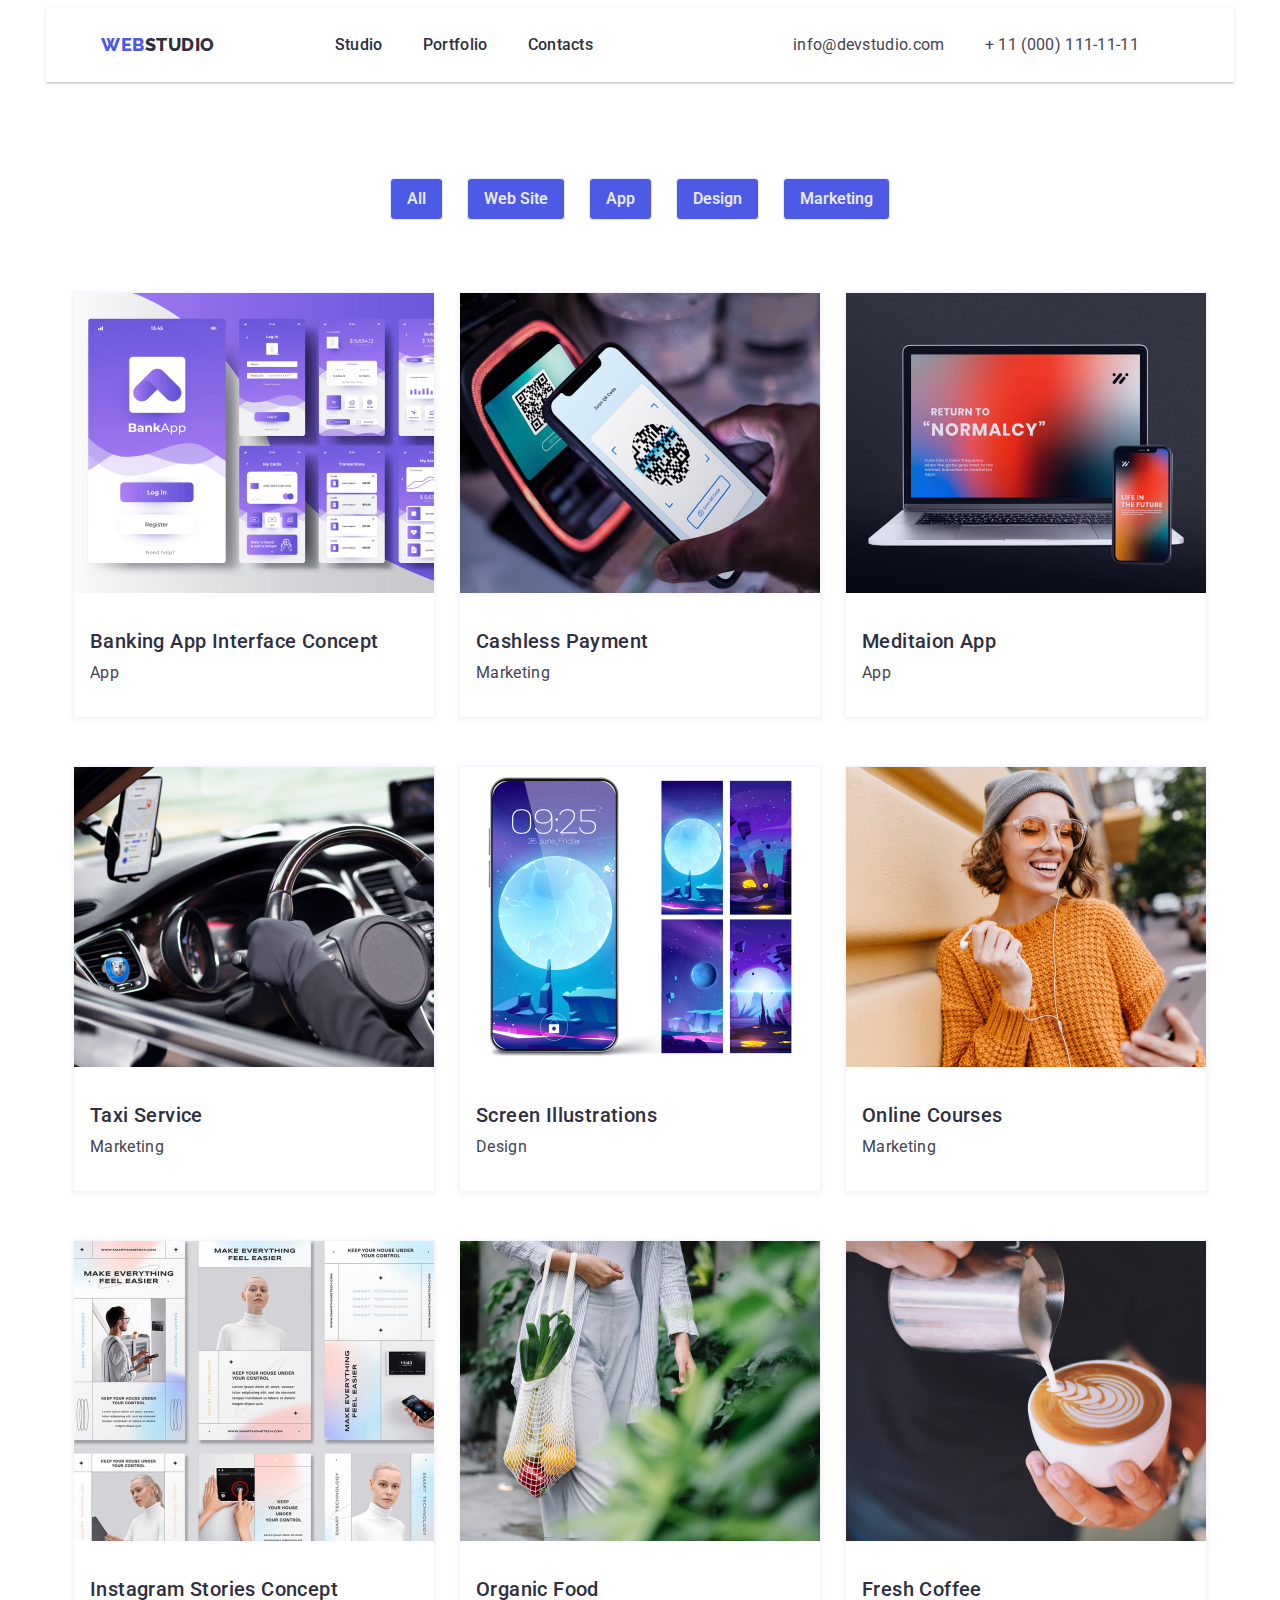
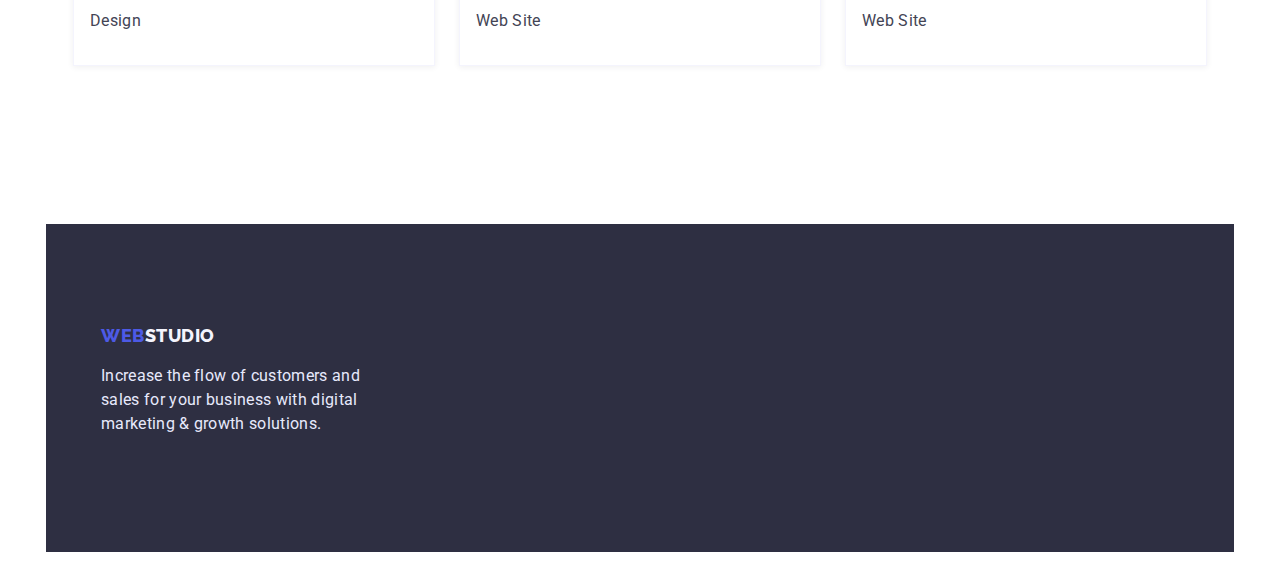
==== commit 324436fc: "Update portfolio.html" ====
--- a/portfolio.html
+++ b/portfolio.html
@@ -4,11 +4,12 @@
     <meta charset="UTF-8">
     <meta http-equiv="X-UA-Compatible" content="IE=edge">
     <meta name="viewport" content="width=device-width, initial-scale=1.0">
-    <link rel="stylesheet" href="./css/styles.css">
 <link rel="preconnect" href="https://fonts.googleapis.com">
 <link rel="preconnect" href="https://fonts.gstatic.com" crossorigin>
 <link href="https://fonts.googleapis.com/css2?family=Raleway:wght@800&family=Roboto:wght@400;500;700&display=swap"
     rel="stylesheet">
+    <link rel="stylesheet" href="node_modules/modern-normalize/modern-normalize.css">
+    <link rel="stylesheet" href="./css/styles.css">
     <title>Portfolio</title>
 </head>
 <body>
--- a/css/styles.css
+++ b/css/styles.css
@@ -14,7 +14,6 @@
     margin-left: auto;
     margin-right: auto;
     display: block;
-
 }
 
 header.container {
@@ -167,7 +166,7 @@
     color: #FFFFFF;
     text-align: center;
     margin: 0 auto;
-    padding-bottom: 48px;
+    margin-bottom: 48px;
     width: 492px;
     height: 120px;
 }
@@ -227,7 +226,6 @@
 
     color: #434455;
     margin: 0 auto;
-    padding-bottom: 8px;
 }
 
 
@@ -246,55 +244,58 @@
     margin-bottom: 72px;
 }
 
-.wad_section {
+.wawd_section {
     display: flex;
     align-items: center;
-
+    margin-bottom: 120px;
+}
+
+
+.wawd_ul {
+    display: flex;
+    padding-left: 0;
+    justify-content: center;
 }
 
 .wawd_img {
-    display: flex;
-    margin-bottom: 120px;
-    padding-left: 0;
-    justify-content: center;
-}
-
-
-
-.ot_section {
-    display: flex;
+    margin-right: 24px;
+}
+
+.ot {
+    display: flex;
+    font-family: 'Roboto';
+    font-style: normal;
+    font-size: 36px;
+    font-weight: 500;
+    line-height: 1.1;
+
+    letter-spacing: 0.02em;
+
+    color: #2E2F42;
+    margin: 0 auto;
+    display: flex;
+
+    justify-content: center;
+    margin-bottom: 72px;
+}
+
+.container_ot {
+    padding-top: 120px;
     width: 1158px;
     padding-left: 15px;
     padding-right: 15px;
     margin-left: auto;
     margin-right: auto;
+    display: block;
     padding-bottom: 120px;
     background-color: #F4F4FD;
 }
 
-.ot {
-    display: flex;
-    font-family: 'Roboto';
-    font-style: normal;
-    font-size: 36px;
-    font-weight: 500;
-    line-height: 1.1;
-
-    letter-spacing: 0.02em;
-
-    color: #2E2F42;
-    margin: 0 auto;
-    display: flex;
-
-    justify-content: center;
-    padding-top: 120px;
-    margin-bottom: 72px;
-}
-
 
 .teamates {
     display: flex;
     padding: 0;
+    justify-content: center;
 }
 
 .teamates_box:last-child {
@@ -302,19 +303,16 @@
 }
 
 .teamates_box {
-    padding: 0;
     margin-right: 24px;
     background-color: #FFFFFF;
-    width: 264px;
-    height: 380px;
     box-shadow: 0px 1px 6px rgba(46, 47, 66, 0.08), 0px 1px 1px rgba(46, 47, 66, 0.16), 0px 2px 1px rgba(46, 47, 66, 0.08);
     border-radius: 0px 0px 4px 4px;
+    height: 380px;
 }
 
 .teametes_div {
-    display: table;
-    margin: 0 auto;
-justify-content: center;
+    margin: 0 auto;
+    justify-content: center;
     padding: 32px 16px 32px 16px;
 
 }
@@ -372,8 +370,7 @@
     padding-left: 0;
     padding-top: 96px;
     margin: 0 auto;
-    width: 586px;
-    margin-bottom: 24px;
+    padding-bottom: 72px;
 }
 
 .li_but {
@@ -438,8 +435,6 @@
 
 .footer_color {
     background-color: #2E2F42;
-    width: 1440px;
-    height: 310px;
 }
 
 .list {
@@ -476,7 +471,6 @@
     display: flex;
     margin: 0 auto;
     padding-left: 0;
-    padding-top: 120px;
     align-items: center;
 
 }
@@ -492,7 +486,7 @@
 .listproj {
     display: table;
     list-style: none;
-    margin-top: 48px;
+    margin-bottom: 48px;
     margin-right: 24px;
     border: 0.5px solid #F4F4FD;
     box-shadow: 0px 1px 6px rgba(46, 47, 66, 0.08);
@@ -503,16 +497,16 @@
     justify-content: center;
     padding-left: 0;
     flex-wrap: wrap;
-    margin-bottom: 110px;
+    padding-bottom: 110px;
+    margin: 0;
 }
 
 .listproj_ {
-    margin: 0 auto;
-    margin-top: 48px;
-}
-
-
-
+    margin-bottom: 48px;
+    margin-right: 0;
+    border: 0.5px solid #F4F4FD;
+    box-shadow: 0px 1px 6px rgba(46, 47, 66, 0.08);
+}
 
 .pecu {
     display: flex;
@@ -524,11 +518,19 @@
 }
 
 .footer_div {
-    width: 264px;
-    height: 110px;
-}
-
-.footer_div:first-child {
-    display: flex;
+    display: flex;
+    padding-right: 850px;
+    padding-bottom: 16px;
+}
+
+.footer_div:last-child {
+    display: flex;
+    padding-bottom: 0;
+    margin: 0;
+}
+
+.footer_ul {
     padding-top: 100px;
-}
+    padding-bottom: 100px;
+    margin-top: 0;
+}
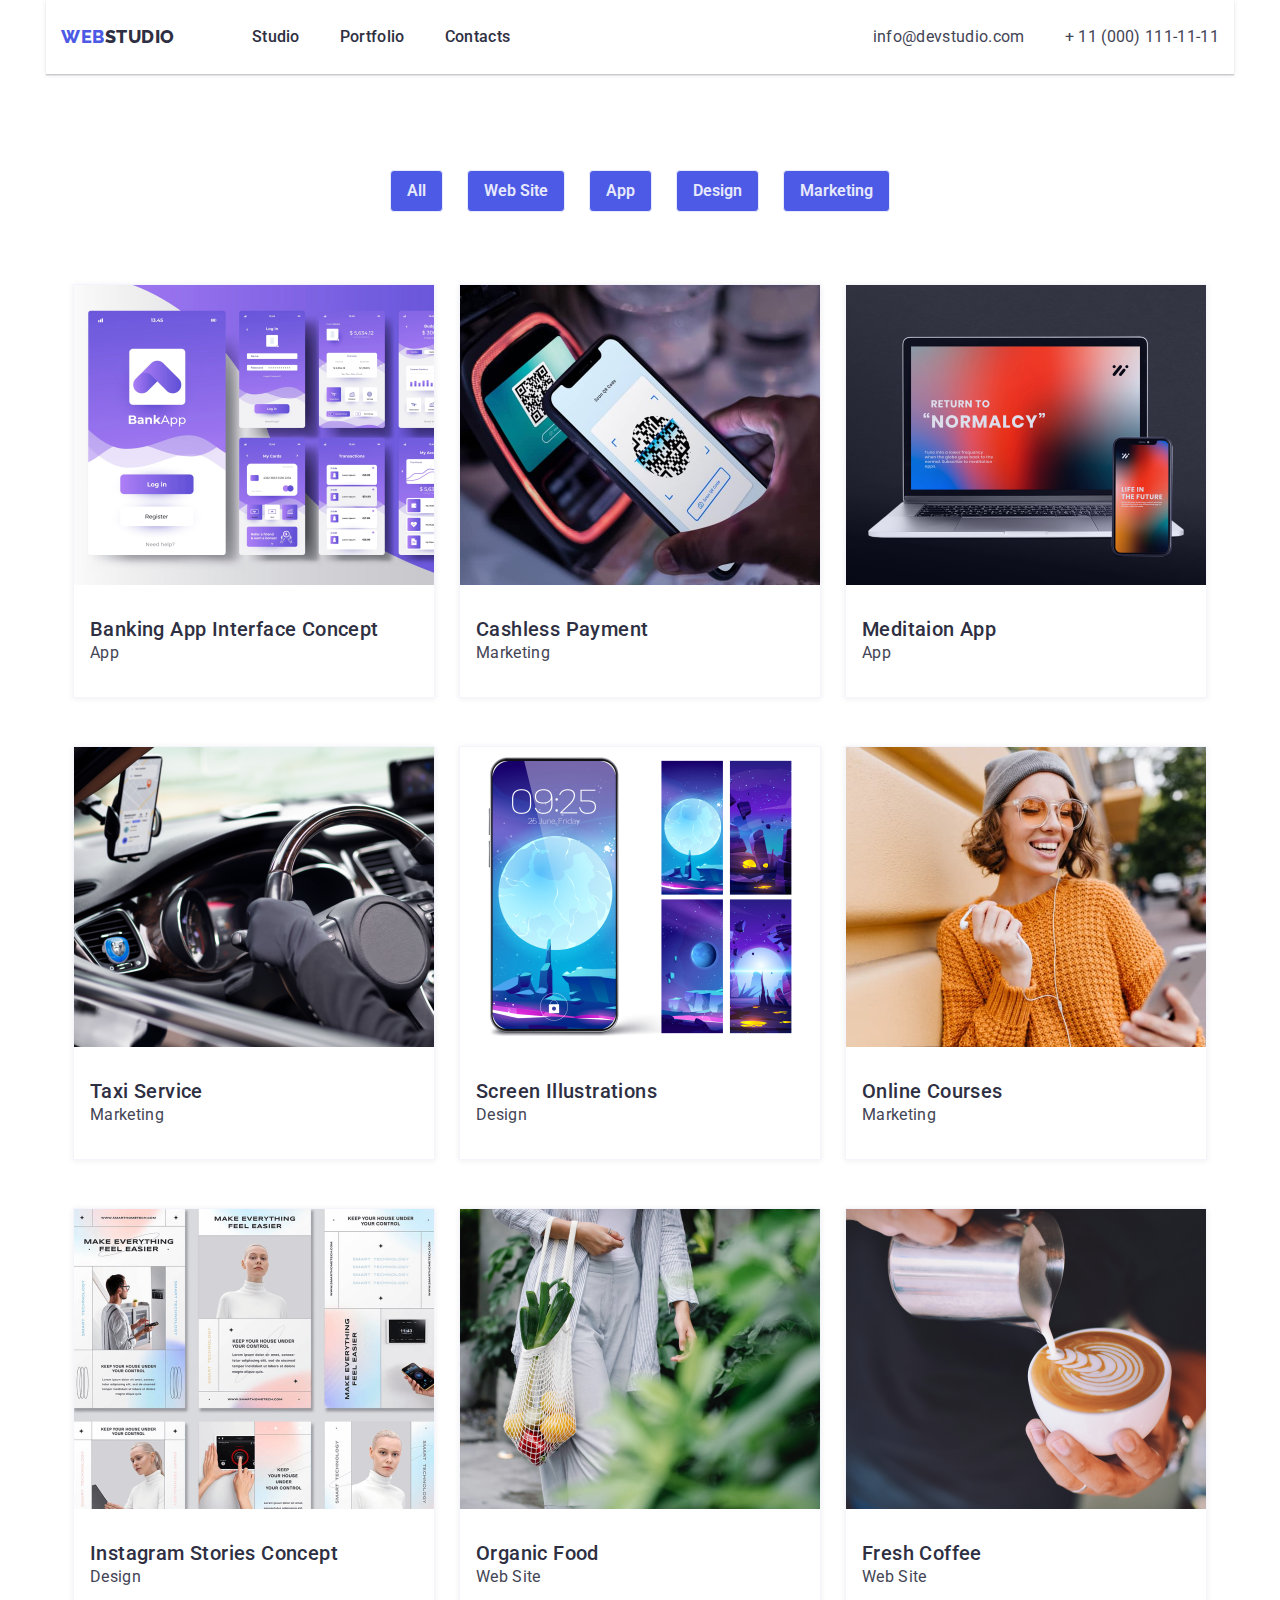
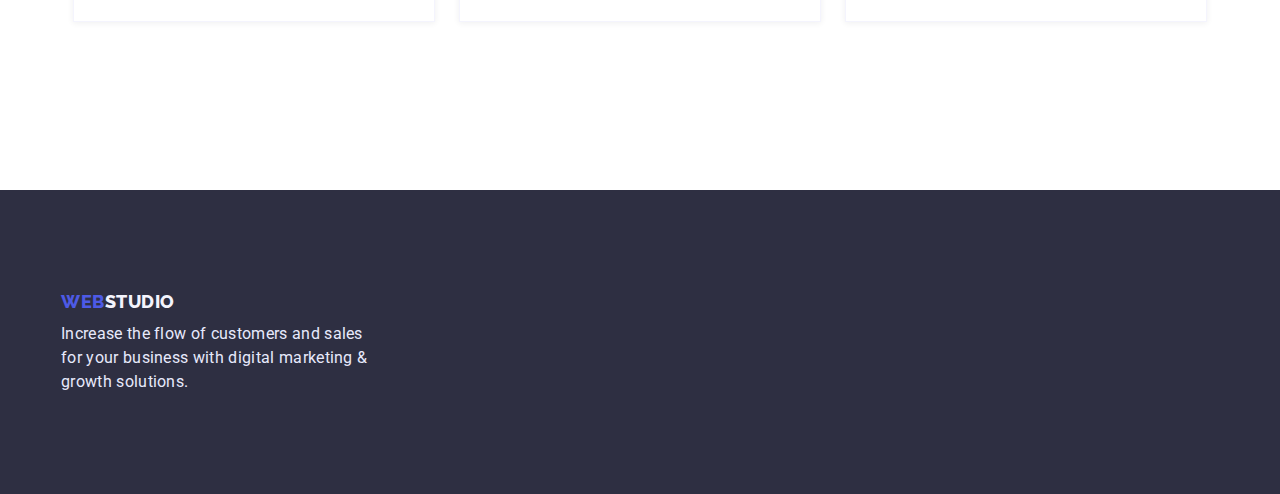
==== commit 6ef34fb7: "Update portfolio.html" ====
--- a/portfolio.html
+++ b/portfolio.html
@@ -8,7 +8,7 @@
 <link rel="preconnect" href="https://fonts.gstatic.com" crossorigin>
 <link href="https://fonts.googleapis.com/css2?family=Raleway:wght@800&family=Roboto:wght@400;500;700&display=swap"
     rel="stylesheet">
-    <link rel="stylesheet" href="node_modules/modern-normalize/modern-normalize.css">
+   <link href="https://cdnjs.cloudflare.com/ajax/libs/modern-normalize/1.1.0/modern-normalize.min.css">
     <link rel="stylesheet" href="./css/styles.css">
     <title>Portfolio</title>
 </head>
@@ -30,7 +30,7 @@
         </ul>
     </header>
     <main>
-        <section class="container">
+        <section class="container_nav">
             <h2 hidden>navigation</h2>
             <ul class="nav_buttons" style="list-style: none;">
                 <li class="li_but"><button class="nav_port" type="button">All</button></li>
@@ -43,55 +43,55 @@
         <section class="container">
     <ul class="proj_ul" style="list-style:none ;">
     <li class="listproj"><img src="images/image(7).jpg" alt="" width="360" height="300">
-        <div>
+        <div class="proj_char">
             <h3 class="name_proj">Banking App Interface Concept</h3>
             <p class="type_proj">App</p>
         </div>
     </li>
     <li class="listproj"><img src="images/image(8).jpg" alt="" width="360" height="300">
-        <div>
+        <div class="proj_char">
             <h3 class="name_proj">Cashless Payment</h3>
             <p class="type_proj">Marketing</p>
         </div>
     </li>
     <li class="listproj_"><img src="images/image(9).jpg" alt="" width="360" height="300">
-        <div>
+        <div class="proj_char">
             <h3 class="name_proj">Meditaion App</h3>
             <p class="type_proj">App</p>
         </div>
             </li>
             <li class="listproj"><img src="images/image(10).jpg" alt="" width="360" height="300">
-                <div>
+                <div class="proj_char">
                     <h3 class="name_proj">Taxi Service</h3>
                     <p class="type_proj">Marketing</p>
                 </div>
             </li>
             <li class="listproj"><img src="images/image(11).jpg" alt="" width="360" height="300">
-                <div>
+                <div class="proj_char">
                     <h3 class="name_proj">Screen Illustrations</h3>
                     <p class="type_proj">Design</p>
                 </div>
             </li>
             <li class="listproj_"><img src="images/image(12).jpg" alt="" width="360" height="300">
-                <div>
+                <div class="proj_char">
                     <h3 class="name_proj">Online Courses</h3>
                     <p class="type_proj">Marketing</p>
                 </div>
             </li>
             <li class="listproj"><img src="images/image(13).jpg" alt="" width="360" height="300">
-                <div>
+                <div class="proj_char">
                     <h3 class="name_proj">Instagram Stories Concept</h3>
                     <p class="type_proj">Design</p>
                 </div>
                 </li>
                 <li class="listproj"><img src="images/image(14).jpg" alt="" width="360" height="300">
-                <div>
+                <div class="proj_char">
                     <h3 class="name_proj">Organic Food</h3>
                     <p class="type_proj">Web Site</p>
                 </div>
             </li>
             <li class="listproj_"><img src="images/image(15).jpg" alt="" width="360" height="300">
-                <div>
+                <div class="proj_char">
                     <h3 class="name_proj">Fresh Coffee</h3>
                     <p class="type_proj">Web Site</p>
                 </div>
@@ -99,20 +99,24 @@
             </ul>
     </section>
         </main>
-        <footer class="container" class="footer_color">
-            <ul class="footer_ul" style="list-style:none;">
-                <li>
-                    <div class="footer_div">
-                    <a class="webstudio_footer" href="index.html"><span class="web">WEB</span>STUDIO</a>
-                    </div>
-                </li>
-                <li>
-                    <div class="footer_div">
-                    <p class="footer_text">Increase the flow of customers and sales for your business with digital marketing &
-                        growth solutions.</p>
-                    </div>
-                </li>
-            </ul>
+        <footer class="footer_color">
+            <div class="container">
+                <ul class="footer_ul" style="list-style:none;">
+                    <li>
+                        <div class="footer_div">
+                            <a class="webstudio_footer" href="index.html"><span class="web">WEB</span>STUDIO</a>
+                        </div>
+                    </li>
+                    <li>
+                        <div class="footer_div">
+                            <p class="footer_text">Increase the flow of customers and sales for your business with digital
+                                marketing
+                                &
+                                growth solutions.</p>
+                        </div>
+                    </li>
+                </ul>
+            </div>
         </footer>
     </body>   
     </html>--- a/css/styles.css
+++ b/css/styles.css
@@ -1,10 +1,30 @@
 .body {
     font-family: 'Roboto', sans-serif;
     width: 1158px;
+    margin: 0;
+}
+
+body {
+    margin: 0;
 }
 
 a {
     text-decoration: none;
+}
+
+ul {
+    margin: 0;
+    padding: 0;
+    list-style: none;
+}
+
+h1,h2,h3,h4,p {
+margin: 0;
+}
+
+img {
+    display: block;
+    max-width: 100%;
 }
 
 .container {
@@ -28,6 +48,12 @@
 .header {
     display: flex;
     border: 1px solid #ececec;
+    width: 1158px;
+    padding-left: 15px;
+    padding-right: 15px;
+    margin-left: auto;
+    margin-right: auto;
+
 }
 
 .webstudio {
@@ -42,8 +68,7 @@
 
     color: #2E2F42;
 
-    margin: 0 auto;
-    padding-left: 40px;
+    margin-right: 77px;
 
 }
 
@@ -75,7 +100,6 @@
 
 .nav_link {
     display: flex;
-    margin: 0 auto;
     padding: 0;
 
 }
@@ -135,9 +159,10 @@
 
 .cont_ul {
     display: flex;
-    margin: 0 auto;
+    margin: 0;
     padding: 0;
     align-items: center;
+    margin-left: auto;
 }
 
 .cont:hover {
@@ -170,9 +195,6 @@
     width: 492px;
     height: 120px;
 }
-
-
-
 
 footer.container {
     background-color: #2E2F42;
@@ -200,7 +222,6 @@
 }
 
 .char_header {
-    display: flex;
     font-family: 'Roboto';
     font-style: normal;
     font-size: 20px;
@@ -247,7 +268,7 @@
 .wawd_section {
     display: flex;
     align-items: center;
-    margin-bottom: 120px;
+    padding-bottom: 120px;
 }
 
 
@@ -360,6 +381,7 @@
     color: #E7E9FC;
     display: flex;
     margin-left: 0;
+    margin-top: 8px;
 
 }
 
@@ -369,7 +391,16 @@
     margin-left: 427px;
     padding-left: 0;
     padding-top: 96px;
-    margin: 0 auto;
+    margin: 0;
+}
+
+.container_nav {
+    width: 1158px;
+    padding-left: 15px;
+    padding-right: 15px;
+    margin-left: auto;
+    margin-right: auto;
+    display: block;
     padding-bottom: 72px;
 }
 
@@ -406,10 +437,7 @@
     letter-spacing: 0.02em;
 
     color: #2E2F42;
-
-    padding-top: 32px;
     padding-left: 16px;
-    padding-bottom: 8px;
 }
 
 .type_proj {
@@ -423,9 +451,8 @@
     letter-spacing: 0.02em;
 
     color: #434455;
-
     padding-left: 16px;
-    padding-bottom: 32px;
+
 }
 
 .customers {
@@ -440,17 +467,22 @@
 .list {
     display: flex;
     list-style: none;
-
-    margin-left: 40px;
+    margin-right: 40px;
+}
+
+.list:last-child {
+    margin-right: 0;
 }
 
 .listcont {
     display: flex;
     list-style: none;
-    margin-left: 40px;
-
-}
-
+    margin-right: 40px;
+}
+
+.listcont:last-child {
+    margin-right: 0;
+}
 
 .listport {
     display: flex;
@@ -469,7 +501,7 @@
 
 .char_ul {
     display: flex;
-    margin: 0 auto;
+    margin: 0 ;
     padding-left: 0;
     align-items: center;
 
@@ -484,30 +516,36 @@
 }
 
 .listproj {
-    display: table;
+    margin-bottom: 48px;
     list-style: none;
-    margin-bottom: 48px;
     margin-right: 24px;
     border: 0.5px solid #F4F4FD;
     box-shadow: 0px 1px 6px rgba(46, 47, 66, 0.08);
 }
 
+.proj_char {
+    padding: 32px 0;
+}
+
 .proj_ul {
     display: flex;
     justify-content: center;
     padding-left: 0;
     flex-wrap: wrap;
-    padding-bottom: 110px;
+    padding-bottom: 120px;
     margin: 0;
 }
 
 .listproj_ {
+    padding: 0;
     margin-bottom: 48px;
     margin-right: 0;
     border: 0.5px solid #F4F4FD;
     box-shadow: 0px 1px 6px rgba(46, 47, 66, 0.08);
 }
 
+
+
 .pecu {
     display: flex;
     margin: 0 auto;
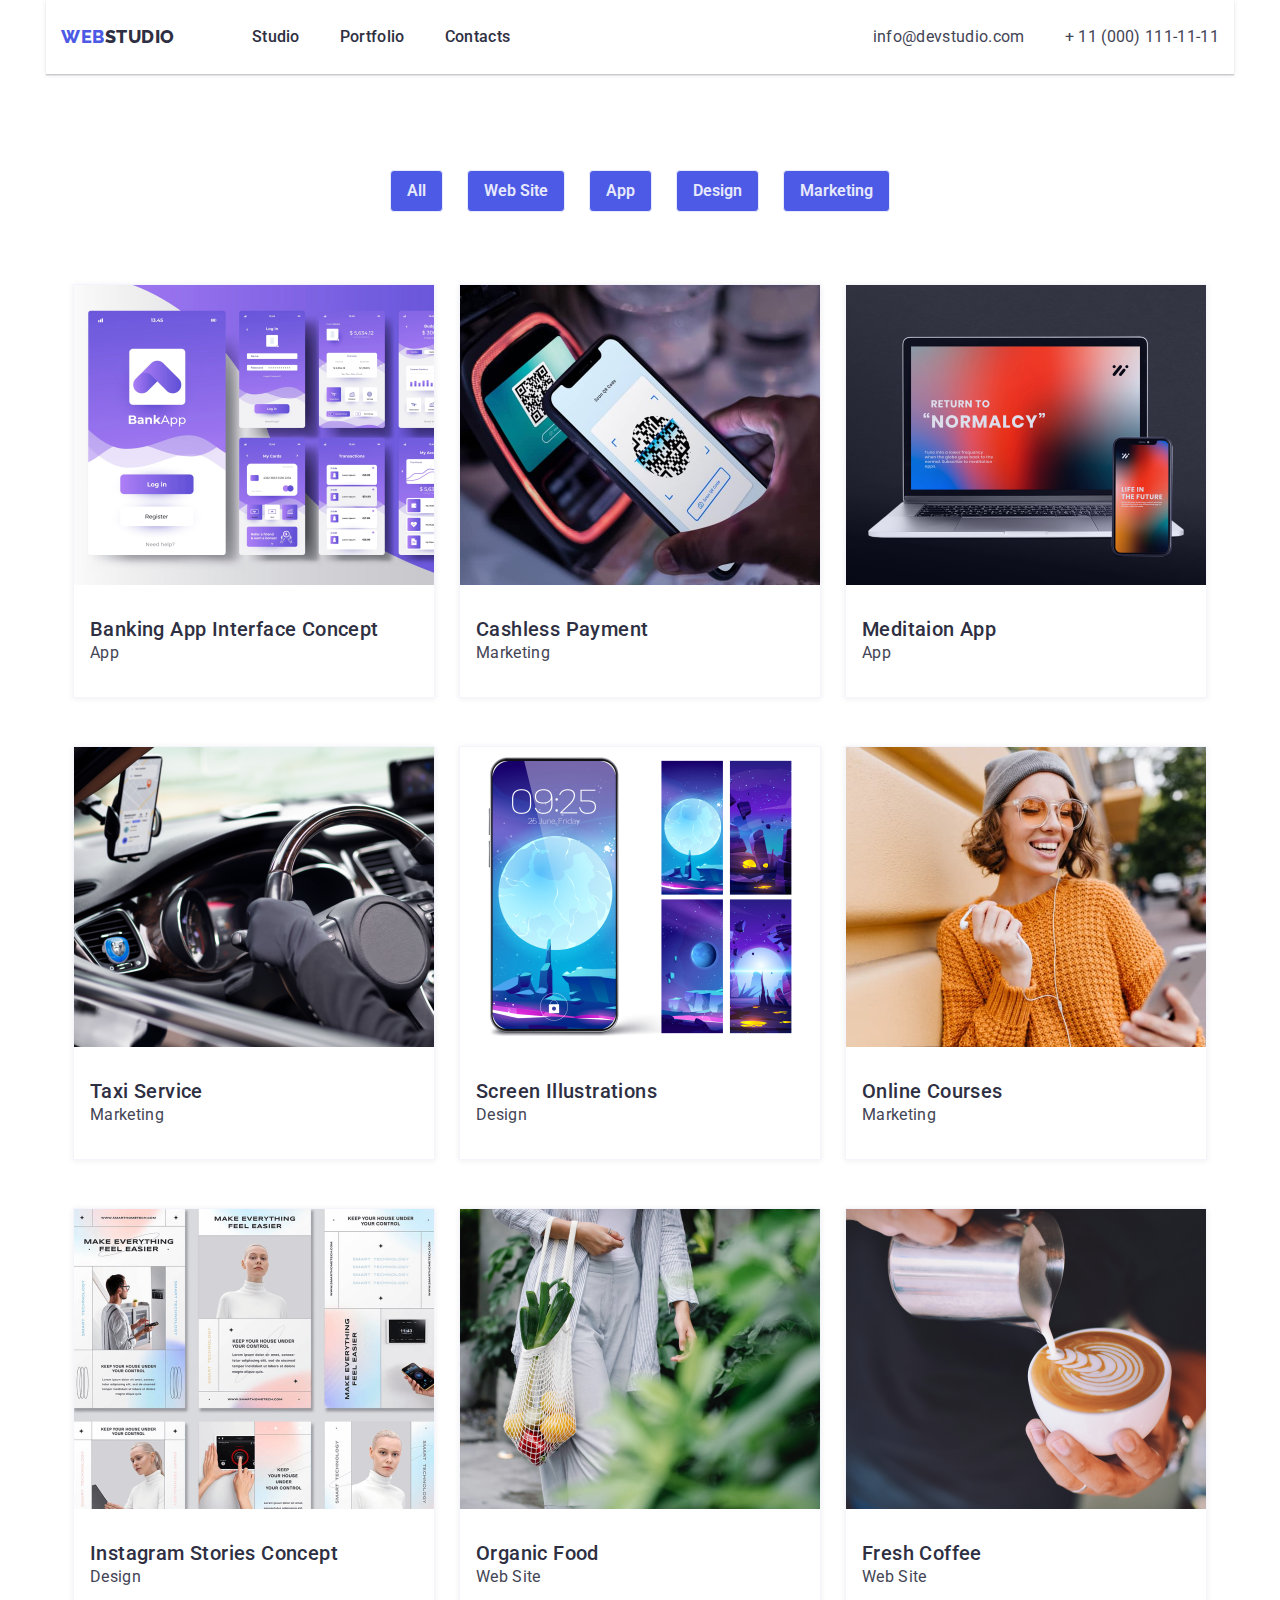
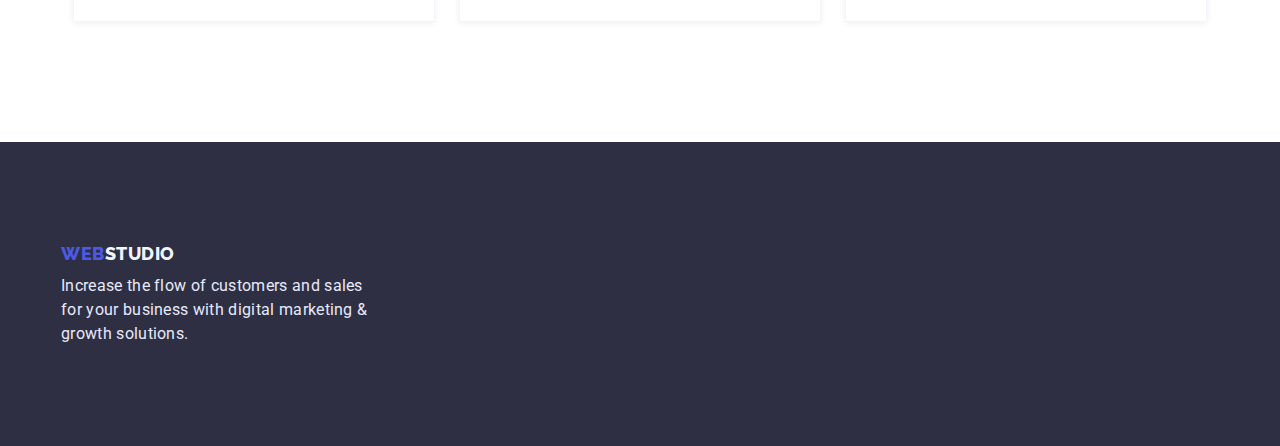
==== commit e21ffa69: "Update portfolio.html" ====
--- a/portfolio.html
+++ b/portfolio.html
@@ -54,7 +54,7 @@
             <p class="type_proj">Marketing</p>
         </div>
     </li>
-    <li class="listproj_"><img src="images/image(9).jpg" alt="" width="360" height="300">
+    <li class="listproj"><img src="images/image(9).jpg" alt="" width="360" height="300">
         <div class="proj_char">
             <h3 class="name_proj">Meditaion App</h3>
             <p class="type_proj">App</p>
@@ -72,7 +72,7 @@
                     <p class="type_proj">Design</p>
                 </div>
             </li>
-            <li class="listproj_"><img src="images/image(12).jpg" alt="" width="360" height="300">
+            <li class="listproj"><img src="images/image(12).jpg" alt="" width="360" height="300">
                 <div class="proj_char">
                     <h3 class="name_proj">Online Courses</h3>
                     <p class="type_proj">Marketing</p>
@@ -90,7 +90,7 @@
                     <p class="type_proj">Web Site</p>
                 </div>
             </li>
-            <li class="listproj_"><img src="images/image(15).jpg" alt="" width="360" height="300">
+            <li class="listproj"><img src="images/image(15).jpg" alt="" width="360" height="300">
                 <div class="proj_char">
                     <h3 class="name_proj">Fresh Coffee</h3>
                     <p class="type_proj">Web Site</p>
--- a/css/styles.css
+++ b/css/styles.css
@@ -517,10 +517,19 @@
 
 .listproj {
     margin-bottom: 48px;
+    width: 360px;
     list-style: none;
     margin-right: 24px;
     border: 0.5px solid #F4F4FD;
     box-shadow: 0px 1px 6px rgba(46, 47, 66, 0.08);
+}
+
+.listproj:nth-child(3n) {
+    margin-right: 0;
+}
+
+.listproj:nth-last-child(-n + 3) {
+    margin-bottom: 0;
 }
 
 .proj_char {
